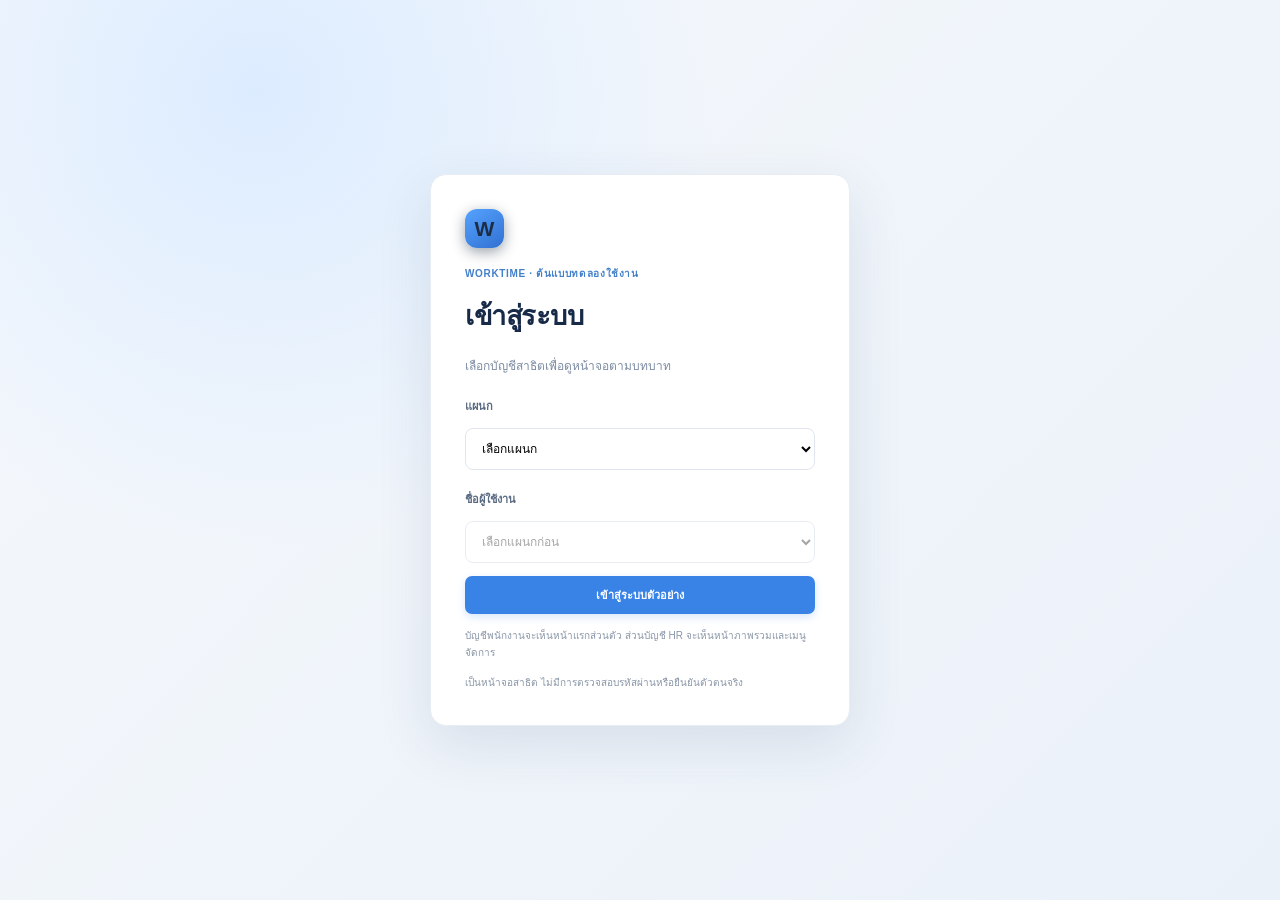
==== index.html @ ab083780 "Add files via upload" ====
<!doctype html>
<html lang="th">
<head>
  <meta charset="utf-8">
  <meta name="viewport" content="width=device-width, initial-scale=1">
  <meta name="theme-color" content="#102342">
  <title>ระบบลงเวลาพนักงาน | WorkTime</title>
  <link rel="stylesheet" href="style.css">
  <script src="script.js" defer></script>
</head>
<body>
  <section class="demo-login" id="demoLogin">
    <form class="demo-login-card" id="demoLoginForm">
      <div class="brand-mark login-mark">W</div><div class="eyebrow">WorkTime · ต้นแบบทดลองใช้งาน</div>
      <h1>เข้าสู่ระบบ</h1><p>เลือกบัญชีสาธิตเพื่อดูหน้าจอตามบทบาท</p>
      <label for="demoLoginDepartment">แผนก</label><select id="demoLoginDepartment" required><option value="">เลือกแผนก</option></select>
      <label for="demoLoginEmployee">ชื่อผู้ใช้งาน</label><select id="demoLoginEmployee" required disabled><option value="">เลือกแผนกก่อน</option></select>
      <button class="button primary" type="submit">เข้าสู่ระบบตัวอย่าง</button>
      <small>บัญชีพนักงานจะเห็นหน้าแรกส่วนตัว ส่วนบัญชี HR จะเห็นหน้าภาพรวมและเมนูจัดการ</small><small>เป็นหน้าจอสาธิต ไม่มีการตรวจสอบรหัสผ่านหรือยืนยันตัวตนจริง</small>
    </form>
  </section>
  <div class="app-shell" id="appShell" hidden>
    <aside class="sidebar" id="sidebar">
      <a class="brand" href="#dashboard" aria-label="WorkTime หน้าหลัก"><span class="brand-mark">W</span><span><b>WorkTime</b><small>ระบบลงเวลาพนักงาน</small></span></a>
      <div class="side-caption">เมนูหลัก</div>
      <nav class="nav-list" aria-label="เมนูหลัก">
        <button class="nav-link active" data-page="employeeHome"><span>⌂</span> หน้าแรกของฉัน</button>
        <button class="nav-link" data-page="teamOffSchedule"><span>▦</span> ตารางหยุดงานแผนก</button>
        <button class="nav-link active" data-page="dashboard"><span>▦</span> ภาพรวม</button>
        <button class="nav-link" data-page="attendance"><span>◷</span> ลงเวลาเข้า-ออก</button>
        <button class="nav-link" data-page="employees"><span>♙</span> จัดการพนักงาน</button>
        <button class="nav-link" data-page="shifts"><span>◷</span> จัดการกะ</button>
        <button class="nav-link" data-page="hrLeaveSchedule"><span>▦</span> ตารางหยุดงานพนักงาน <span class="nav-count" id="hrPendingLeaveCount" hidden>0</span></button>
        <button class="nav-link" data-page="leaves"><span>▣</span> ระบบลาและอนุมัติ</button><button class="nav-link" data-page="myHistory"><span>▤</span> ประวัติของฉัน</button>
        <button class="nav-link" data-page="history"><span>▤</span> ประวัติการลงเวลา</button>
        <button class="nav-link" data-page="reports"><span>▧</span> รายงาน</button>
        <button class="nav-link" data-page="settings"><span>⚙</span> ตั้งค่าระบบ</button>
      </nav>
      <div class="sidebar-foot"><div class="storage-icon">▣</div><b>ข้อมูลในเครื่องนี้</b><p>ข้อมูลจัดเก็บในเบราว์เซอร์เครื่องนี้เท่านั้น ยังไม่สามารถซิงก์ระหว่างคอมพิวเตอร์ได้</p><button class="text-button" id="clearDemoBtn">รีเซตการใช้งานทดลอง</button></div>
    </aside>
    <main class="main-area">
      <header class="topbar"><button class="icon-button menu-toggle" id="menuToggle" aria-label="เปิดเมนู">☰</button><div><div class="breadcrumb">ระบบจัดการ <span>/</span> <b id="pageCrumb">ภาพรวม</b></div><div class="top-title" id="topTitle">ภาพรวมการลงเวลา</div></div><div class="topbar-right"><div class="live-clock"><span class="live-dot"></span><span id="clockDate">—</span><b id="clockTime">—</b></div><span class="top-user-name" id="topUserName">บัญชีสาธิต</span><div class="avatar">บ</div><button class="button ghost demo-logout-top" id="demoLogout">ออกจากระบบ</button></div></header>
      <div class="content">
        <section class="page" id="page-employeeHome"><div class="welcome-row"><div><div class="eyebrow">พื้นที่พนักงาน · บัญชีสาธิต</div><h1>สวัสดี <span id="homeEmployeeName">—</span> <span class="wave">✦</span></h1><p>ข้อมูลและการลงเวลาของคุณ</p></div><div class="today-chip"><span>◷</span><div><small>วันนี้</small><b id="homeTodayLabel">—</b></div></div><div class="employee-notification-wrap"><button class="icon-button employee-notification-bell" id="employeeNotificationBell" type="button" aria-label="เปิดการแจ้งเตือน" aria-expanded="false"><span aria-hidden="true">🔔</span><span class="employee-notification-badge" id="employeeNotificationBadge" hidden>0</span></button><section class="employee-notification-popover" id="employeeNotificationPopover" aria-label="รายการแจ้งเตือน" hidden><div class="notification-head"><b>การแจ้งเตือน</b><span id="employeeNotificationSummary">0 รายการ</span></div><div id="employeeNotificationList" class="notification-list"></div><div class="notification-empty" id="employeeNotificationEmpty" hidden>ยังไม่มีการแจ้งเตือน</div></section></div></div><div class="employee-home-grid"><section class="panel employee-profile-card"><div class="profile-avatar" id="homeAvatar">?</div><div><div class="eyebrow">ข้อมูลพนักงาน</div><h2 id="homeProfileName">—</h2><p><span id="homeProfileDepartment">—</span> · <span id="homeProfilePosition">—</span></p><div class="profile-shift" id="homeProfileShift">—</div></div></section><section class="panel employee-punch-card"><div class="panel-head"><div><h2>ลงเวลาวันนี้</h2><p id="homeShiftSummary">กะและเวลาอ้างอิง</p></div><span class="quick-icon">◷</span></div><div class="punch-times"><div><small>เวลาเข้างาน</small><b id="homeCheckIn">—</b></div><div><small>เวลาออกงาน</small><b id="homeCheckOut">—</b></div><div><small>สถานะวันนี้</small><b id="homeAttendanceStatus">ยังไม่เข้างาน</b></div></div><div id="homeLateNote" class="late-note" hidden></div><label class="punch-note-label" for="homeAttendanceNote">หมายเหตุการมาสาย (ถ้ามี)</label><textarea id="homeAttendanceNote" class="punch-note" rows="2" maxlength="300" placeholder="ระบุเหตุผลเมื่อมาสาย เพื่อให้ HR ตรวจสอบ"></textarea><div class="attendance-actions"><button class="button primary" id="homePunchIn">ลงเวลาเข้างาน</button><button class="button secondary" id="homePunchOut">ลงเวลาออกงาน</button></div><button class="button ghost notify-hr-button" id="homeNotifyHR" type="button">ส่งแจ้ง HR</button></section></div><section class="panel latest-leave-card"><div class="panel-head"><div><h2>คำขอลาล่าสุด</h2><p id="homeLeaveSummary">สถานะคำขอลาของคุณ</p></div><button class="button secondary" data-go="leaves">ยื่นคำขอลา</button></div><div id="homeLatestLeave" class="latest-leave-body">ยังไม่มีคำขอลา</div></section><section class="panel home-help"><h2>หน้าแรกของฉัน</h2><p>ข้อมูลและการลงเวลานี้แสดงเฉพาะบัญชีพนักงานที่เข้าสู่ระบบ</p></section></section>
        <section class="page" id="page-teamOffSchedule"><div class="page-heading"><div><div class="eyebrow">ตารางงานของทีม</div><h1>ตารางงานการหยุดงานของแต่ละวัน</h1><p>ดูตารางวันหยุดของเพื่อนร่วมแผนกและจำนวนคนที่ยังมาทำงาน</p></div></div><section class="panel employee-off-schedule"><div class="panel-head"><div><h2>ปฏิทินวันหยุดของแผนก</h2><p id="employeeOffScheduleDepartment">ตารางวันหยุดของแผนก</p></div><div class="calendar-month-nav"><label id="employeeOffDepartmentWrap">เลือกแผนก<select id="employeeOffDepartment"></select></label><button class="button ghost" id="employeeOffPrev" type="button" aria-label="เดือนก่อนหน้า">‹</button><strong id="employeeOffMonthLabel">—</strong><button class="button ghost" id="employeeOffNext" type="button" aria-label="เดือนถัดไป">›</button><input id="employeeOffMonth" type="month" aria-label="เลือกเดือน"></div></div><div class="calendar-scroll"><div class="calendar-weekdays" aria-hidden="true"><span>อา.</span><span>จ.</span><span>อ.</span><span>พ.</span><span>พฤ.</span><span>ศ.</span><span>ส.</span></div><div id="employeeOffScheduleCalendar" class="employee-calendar-grid" role="grid" aria-label="ปฏิทินวันหยุดของแผนก"></div></div><p class="form-hint">พนักงานทั่วไปเห็นเฉพาะแผนกตัวเอง · HR เลือกแผนกที่ต้องการดูได้ · คำขอที่รออนุมัติจะแสดงเพื่อช่วยวางแผนเวร</p></section></section><section class="page" id="page-myHistory"><div class="page-heading"><div><div class="eyebrow">ข้อมูลส่วนตัว</div><h1>ประวัติของฉัน</h1><p>สรุปการมาสาย ขาดงาน และคำขอลาของบัญชีนี้</p></div></div><div class="my-history-stats"><article class="report-stat"><span>มาสาย</span><b id="myLateCount">0 ครั้ง</b></article><article class="report-stat"><span>ขาดงานในสัปดาห์นี้</span><b id="myAbsentCount">0 วัน</b></article><article class="report-stat"><span>ส่งคำขอลา</span><b id="myLeaveCount">0 ครั้ง</b></article></div><p class="history-assumption">การประเมินขาดงานในต้นแบบนี้นับวันจันทร์–ศุกร์ที่ไม่มีเวลาเข้าและเลยเวลาเลิกกะแล้ว โดยยังไม่หักวันหยุดบริษัทหรือวันเริ่มงาน</p><section class="panel personal-history-panel"><div class="panel-head"><div><h2>ประวัติลงเวลา</h2><p>เวลาเข้า–ออก ชั่วโมงทำงาน และสถานะรายวัน</p></div></div><div class="table-wrap"><table><thead><tr><th>วันที่</th><th>กะ</th><th>เวลาเข้า</th><th>เวลาออก</th><th>ชั่วโมงทำงาน</th><th>สถานะ</th></tr></thead><tbody id="myAttendanceHistory"></tbody></table></div><div class="empty-state" id="myAttendanceEmpty" hidden>ยังไม่มีประวัติลงเวลา</div></section><section class="panel personal-history-panel"><div class="panel-head"><div><h2>ประวัติคำขอลา</h2><p>คำขอลาที่ส่งและสถานะการพิจารณา</p></div><button class="button secondary" data-go="leaves">ยื่นคำขอลา</button></div><div class="table-wrap"><table><thead><tr><th>วันที่ยื่น</th><th>ประเภท</th><th>ช่วงวันที่ลา</th><th>จำนวนวัน</th><th>สถานะ HR</th><th>เหตุผลเมื่อไม่อนุมัติ</th></tr></thead><tbody id="myLeaveHistory"></tbody></table></div><div class="empty-state" id="myLeaveEmpty" hidden>ยังไม่มีคำขอลา</div></section></section><section class="page" id="page-dashboard" data-dashboard-page>
          <div class="welcome-row"><div><div class="eyebrow">ระบบจัดการทรัพยากรบุคคล</div><h1>สวัสดีครับ <span class="wave">✦</span></h1><p>ภาพรวมการเข้างานของทีมในวันนี้</p></div><div class="today-chip"><span>◷</span><div><small>วันที่วันนี้</small><b id="todayLabel">—</b></div></div></div>
          <div class="stats-grid">
            <article class="stat-card"><div class="stat-top"><span>พนักงานทั้งหมด</span><span class="stat-icon navy">♙</span></div><div class="stat-value" id="statEmployees">0</div><div class="stat-note">รายชื่อพนักงานในระบบ</div></article>
            <article class="stat-card"><div class="stat-top"><span>เข้างานวันนี้</span><span class="stat-icon blue">✓</span></div><div class="stat-value" id="statPresent">0</div><div class="stat-note">พนักงานที่ลงเวลาเข้าแล้ว</div></article>
            <article class="stat-card"><div class="stat-top"><span>ยังไม่เข้างาน</span><span class="stat-icon amber">◷</span></div><div class="stat-value" id="statAbsent">0</div><div class="stat-note">ยังไม่มีรายการเข้าในวันนี้</div></article>
            <article class="stat-card"><div class="stat-top"><span>เข้างานแล้ว ยังไม่ออก</span><span class="stat-icon green">↗</span></div><div class="stat-value" id="statWorking">0</div><div class="stat-note">จำนวนพนักงานที่ยังไม่มีเวลาออก</div></article>
            <article class="stat-card"><div class="stat-top"><span>ออกงานแล้ว</span><span class="stat-icon violet">✓</span></div><div class="stat-value" id="statDone">0</div><div class="stat-note">ลงเวลาออกงานวันนี้แล้ว</div></article>
          </div>
          <section class="panel hr-notices-panel"><div class="panel-head"><div><h2>ข้อความแจ้งเตือนจากพนักงาน</h2><p>เหตุผลการมาสายที่พนักงานส่งถึง HR</p></div><span class="notice-count" id="hrNoticeCount">0 รายการ</span></div><div id="hrNoticeList" class="hr-notice-list"></div><div class="empty-state" id="hrNoticeEmpty" hidden>ยังไม่มีข้อความแจ้งเตือน</div></section><div class="dashboard-grid"><section class="panel"><div class="panel-head"><div><h2>รายการลงเวลาล่าสุด</h2><p>รายการที่บันทึกเข้าระบบล่าสุด</p></div><button class="link-button" data-go="history">ดูประวัติทั้งหมด <span>→</span></button></div><div class="table-wrap"><table><thead><tr><th>พนักงาน</th><th>แผนก</th><th>วันที่</th><th>เวลาเข้างาน</th><th>เวลาออกงาน</th><th>สถานะ</th></tr></thead><tbody id="recentBody"></tbody></table></div><div class="empty-state" id="recentEmpty" hidden>ยังไม่มีรายการลงเวลา</div></section>
            <section class="panel quick-panel"><div class="panel-head"><div><h2>ลงเวลาอย่างรวดเร็ว</h2><p>เลือกแผนกเพื่อแสดงรายชื่อพนักงาน</p></div><span class="quick-icon">◷</span></div><label for="quickDepartment">เลือกแผนก</label><select id="quickDepartment"><option value="">เลือกแผนก</option></select><label for="quickEmployee">เลือกพนักงาน</label><select id="quickEmployee" disabled><option value="">เลือกแผนกก่อน</option></select><div class="selected-employee" id="quickEmployeeInfo">เลือกแผนกและพนักงานเพื่อเริ่มลงเวลา</div><div class="quick-actions"><button class="button primary" id="quickIn">ลงเวลาเข้างาน</button><button class="button secondary" id="quickOut">ลงเวลาออกงาน</button></div><button class="link-button full-link" data-go="attendance">ไปหน้าลงเวลา <span>→</span></button></section></div>
        </section>
        <section class="page" id="page-attendance"><div class="page-heading"><div><div class="eyebrow">บันทึกเวลาทำงาน</div><h1>ลงเวลาเข้า-ออก</h1><p>เลือกพนักงานและบันทึกเวลาจากนาฬิกาเครื่อง</p></div></div><div class="attendance-layout"><section class="panel attendance-card"><div class="attendance-clock"><span class="clock-face">◷</span><div><small>เวลาปัจจุบัน</small><strong id="attendanceClock">—</strong><span id="attendanceDate">—</span></div></div><label for="attendanceEmployee">รหัสพนักงาน</label><select id="attendanceEmployee"><option value="">เลือกรหัสพนักงาน</option></select><div class="employee-preview" id="attendancePreview"><div class="preview-avatar">?</div><div><b>ยังไม่ได้เลือกพนักงาน</b><small>ข้อมูลการลงเวลาวันนี้จะแสดงที่นี่</small></div></div><div class="today-times"><div><small>เวลาเข้างานวันนี้</small><b id="todayIn">—</b></div><div><small>เวลาออกงานล่าสุด</small><b id="todayOut">—</b></div><div><small>สถานะปัจจุบัน</small><b id="todayStatus">รอเลือกพนักงาน</b></div></div><label class="punch-note-label" for="attendanceNote">หมายเหตุการมาสาย (ถ้ามี)</label><textarea id="attendanceNote" class="punch-note" rows="2" maxlength="300" placeholder="ระบุเหตุผลเมื่อมาสาย เพื่อให้ HR ตรวจสอบ"></textarea><div class="attendance-actions"><button class="button primary" id="attendanceIn">ลงเวลาเข้างาน</button><button class="button secondary" id="attendanceOut">ลงเวลาออกงาน</button></div><button class="button ghost notify-hr-button" id="attendanceNotifyHR" type="button">ส่งแจ้ง HR</button><p class="form-hint">เวลาในระบบอ้างอิงจากนาฬิกาของอุปกรณ์ที่ใช้งาน</p></section><section class="panel how-panel"><h2>วิธีลงเวลา</h2><div class="step"><span>1</span><div><b>เลือกรหัสพนักงาน</b><p>ตรวจสอบชื่อและแผนกให้ถูกต้อง</p></div></div><div class="step"><span>2</span><div><b>บันทึกเวลาเข้างาน</b><p>ระบบจะบันทึกเวลา ณ ขณะที่กดปุ่ม</p></div></div><div class="step"><span>3</span><div><b>บันทึกเวลาออกงาน</b><p>ลงเวลาออกเมื่อสิ้นสุดการทำงาน</p></div></div><div class="info-box">หนึ่งวันสามารถเริ่มรอบใหม่ได้หลังจากจบรอบก่อนหน้าแล้ว</div></section></div></section>
        <section class="page" id="page-employees"><div class="page-heading"><div><div class="eyebrow">ข้อมูลบุคลากร</div><h1>จัดการพนักงาน</h1><p>เพิ่ม แก้ไข และจัดการรายชื่อพนักงานในระบบ</p></div><button class="button primary" id="addEmployeeBtn">＋ เพิ่มพนักงาน</button></div><section class="panel"><div class="toolbar"><div class="search-box"><span>⌕</span><input id="employeeSearch" type="search" placeholder="ค้นหาชื่อ รหัส หรือแผนก..."></div><span class="result-count" id="employeeCount">0 คน</span></div><div class="employee-filters"><label>แผนก<select id="employeeDepartmentFilter"><option value="">ทุกแผนก</option></select></label><label>สถานะ<select id="employeeStatusFilter"><option value="">ทุกสถานะ</option><option value="active">ปฏิบัติงาน</option><option value="inactive">ไม่ปฏิบัติงาน</option></select></label><button class="button ghost" id="clearEmployeeFilters">ล้างตัวกรอง</button></div><div class="table-wrap"><table><thead><tr><th>พนักงาน</th><th>รหัสพนักงาน</th><th>แผนก</th><th>ตำแหน่ง</th><th>เวลาทำงาน</th><th>สถานะการทำงาน</th><th>จัดการ</th></tr></thead><tbody id="employeesBody"></tbody></table></div><div class="empty-state" id="employeesEmpty" hidden>ไม่พบข้อมูลพนักงาน</div></section></section>
        <section class="page" id="page-history"><div class="page-heading"><div><div class="eyebrow">รายการย้อนหลัง</div><h1>ประวัติการลงเวลา</h1><p>ค้นหาและกรองประวัติเวลาทำงาน</p></div><button class="button secondary" id="historyExport">↓ ส่งออก CSV</button></div><section class="panel"><div class="filter-grid"><div class="search-box"><span>⌕</span><input id="historySearch" type="search" placeholder="ค้นหาชื่อหรือรหัสพนักงาน..."></div><div><label for="filterDate">ตั้งแต่วันที่</label><input id="filterDate" type="date"></div><div><label for="filterEndDate">ถึงวันที่</label><input id="filterEndDate" type="date"></div><div><label for="filterDepartment">แผนก</label><select id="filterDepartment"><option value="">ทุกแผนก</option></select></div><div><label for="filterEmployee">รหัสพนักงาน</label><select id="filterEmployee"><option value="">ทุกคน</option></select></div><button class="button ghost" id="clearFilters">ล้างตัวกรอง</button></div><div class="table-wrap"><table><thead><tr><th>วันที่</th><th>รหัสพนักงาน</th><th>ชื่อพนักงาน</th><th>แผนก</th><th>เวลาเข้า</th><th>เวลาออก</th><th>ชั่วโมงทำงาน</th><th>หมายเหตุ</th><th>สถานะ</th></tr></thead><tbody id="historyBody"></tbody></table></div><div class="empty-state" id="historyEmpty" hidden>ไม่พบประวัติการลงเวลาตามตัวกรอง</div></section></section>
        <section class="page" id="page-hrLeaveSchedule"><div class="page-heading"><div><div class="eyebrow">ตารางวันหยุดและการลา</div><h1>ตารางหยุดงานพนักงาน</h1><p>เลือกดูตารางทีละแผนก เพื่อตรวจสอบคนที่ลาและสถานะคำขอ</p></div></div><section class="panel leave-calendar-panel"><div class="panel-head"><div><h2>ตารางการหยุดงานของพนักงาน</h2><p>เลือกแผนกเพื่อดูตารางวันหยุดและตรวจสอบคำขอลา</p></div><button class="button secondary" id="copyLeaveLine" type="button" hidden>คัดลอกสรุปส่ง LINE</button></div><div class="leave-calendar-filters"><label id="leaveCalendarDepartmentWrap">เลือกแผนกที่ต้องการดู<select id="leaveCalendarDepartment"></select></label><label>เดือน<input id="leaveCalendarMonth" type="month"></label></div><div class="table-wrap"><table><thead><tr><th>วันที่</th><th>พนักงานที่ขอวันหยุด</th><th>ประเภท</th><th>สถานะ</th><th>HR พิจารณา</th></tr></thead><tbody id="leaveCalendarBody"></tbody></table></div><div class="empty-state" id="leaveCalendarEmpty" hidden>เดือนนี้ยังไม่มีคำขอวันหยุดในแผนกนี้</div></section></section><section class="page" id="page-leaves"><div class="page-heading"><div><div class="eyebrow">คำขอและสิทธิ์วันลา</div><h1>ระบบลาและอนุมัติ</h1><p>ยื่นคำขอลา ตรวจประวัติ และให้หัวหน้าบันทึกผลอนุมัติ</p></div></div><div class="leave-layout"><section class="panel"><h2>ยื่นคำขอลา</h2><form id="leaveForm" class="leave-form"><label id="leaveEmployeeWrap">พนักงาน<select id="leaveEmployee" required></select></label><label>ประเภทการลา<select id="leaveType"><option>ลากิจ</option><option>ลาป่วย</option><option>ลาทหาร</option><option>ลาคลอด</option><option>ลาพักร้อน</option><option>ลาวันหยุด</option></select></label><label>ตั้งแต่วันที่<input id="leaveStart" type="date" required></label><label>ถึงวันที่<input id="leaveEnd" type="date" required></label><label class="leave-reason">เหตุผล (ไม่บังคับ)<textarea id="leaveReason" rows="2" maxlength="300" placeholder="ระบุเหตุผลเพิ่มเติม (ถ้ามี)"></textarea></label><button class="button primary">ส่งคำขอ</button></form><p class="form-hint">คำขอจะอยู่สถานะรออนุมัติจนกว่าหัวหน้าหรือ HR จะตรวจสอบ</p></section><section class="panel"><div class="panel-head"><div><h2>สิทธิ์วันลา</h2><p>ยอดที่อนุมัติและใช้แล้ว แยกตามประเภท</p></div></div><div class="table-wrap"><table><thead><tr><th>ประเภท</th><th>สิทธิ์ (วัน/ปี)</th><th>อนุมัติแล้ว (วัน)</th><th>คงเหลือ</th></tr></thead><tbody id="leaveBalanceBody"></tbody></table></div><div class="quota-settings"><label>กำหนดสิทธิ์ลาพักร้อนต่อปี<input id="annualLeaveQuota" type="number" min="0" max="365" value="6"></label><button class="button ghost" id="saveLeaveQuota">บันทึกสิทธิ์</button></div><p class="form-hint">ปรับโควตาให้ตรงนโยบายบริษัทและตรวจสอบข้อกฎหมายก่อนใช้งานจริง</p></section></div><section class="panel leave-history"><div class="panel-head"><div><h2>ประวัติคำขอลา</h2><p>คำขอทุกสถานะและการอนุมัติ · เลือกดูทีละแผนก</p></div><label class="leave-history-department-wrap" id="leaveHistoryDepartmentWrap">แผนก<select id="leaveHistoryDepartment"></select></label></div><div class="table-wrap"><table><thead><tr><th>พนักงาน</th><th>ประเภท</th><th>วันที่ลา</th><th>จำนวนวัน</th><th>เหตุผล</th><th>สถานะ</th><th>ดำเนินการ</th></tr></thead><tbody id="leaveBody"></tbody></table></div><div class="empty-state" id="leaveEmpty" hidden>ยังไม่มีคำขอลา</div></section></section><section class="page" id="page-reports"><div class="page-heading"><div><div class="eyebrow">สรุปข้อมูล</div><h1>รายงานการลงเวลา</h1><p>สรุปการเข้างานและชั่วโมงทำงานรายวัน</p></div><button class="button secondary" id="reportExport">↓ ส่งออกรายงาน CSV</button></div><section class="panel report-controls"><div><label for="reportDate">เลือกวันที่รายงาน</label><input id="reportDate" type="date"></div><div><label for="reportDepartment">แผนก</label><select id="reportDepartment"><option value="">ทุกแผนก</option></select></div><div class="report-date-text"><small>รายงานประจำวัน</small><b id="reportDateLabel">—</b></div></section><div class="report-stats"><article class="report-stat"><span>เข้างานแล้ว</span><b id="reportPresent">0</b></article><article class="report-stat"><span>ยังไม่เข้างาน</span><b id="reportAbsent">0</b></article><article class="report-stat"><span>ชั่วโมงทำงานรวม</span><b id="reportHours">0 ชม.</b></article></div><section class="panel"><div class="panel-head"><div><h2>รายละเอียดรายบุคคล</h2><p>พนักงานทั้งหมดตามวันที่เลือก</p></div></div><div class="table-wrap"><table><thead><tr><th>รหัสพนักงาน</th><th>ชื่อ-นามสกุล</th><th>แผนก</th><th>เวลาเข้างาน</th><th>เวลาออกงาน</th><th>ชั่วโมงทำงาน</th><th>สถานะ</th></tr></thead><tbody id="reportBody"></tbody></table></div><div class="empty-state" id="reportEmpty" hidden>ยังไม่มีพนักงานในระบบ</div></section></section>
        <section class="page" id="page-shifts"><div class="page-heading"><div><div class="eyebrow">ตารางเวลาของแต่ละแผนก</div><h1>จัดการกะ</h1><p>กำหนดเวลาเริ่มงานและเลิกงานให้แต่ละแผนก เพื่อใช้เป็นเกณฑ์ตรวจสอบการมาสาย</p></div></div><section class="panel"><div class="shift-settings-intro"><b>เวลาแผนกจะใช้กับพนักงานทุกคนในแผนกนั้น</b><span>ประวัติลงเวลาที่บันทึกไว้แล้วจะยังคงใช้เวลาเริ่มกะ ณ วันที่ลงเวลา</span></div><form id="departmentShiftForm"><div class="table-wrap"><table class="department-shift-table"><thead><tr><th>แผนก</th><th>ชื่อกะ</th><th>เวลาเข้างาน</th><th>เวลาออกงาน</th><th>พนักงาน</th></tr></thead><tbody id="departmentShiftBody"></tbody></table></div><div class="settings-actions"><button class="button primary" type="submit">บันทึกเวลาของทุกแผนก</button></div></form><div class="notice-box">การเปลี่ยนเวลาจะใช้กับการลงเวลาครั้งถัดไปของพนักงานในแผนกนั้น หากพนักงานมีเวลาเฉพาะรายบุคคล ให้ตรวจสอบและกำหนดแผนก/กะให้ถูกต้องก่อนเริ่มใช้งาน</div></section></section><section class="page" id="page-settings"><div class="page-heading"><div><div class="eyebrow">ตั้งค่าการทำงาน</div><h1>ตั้งค่าระบบ</h1><p>กำหนดเวลาอ้างอิงสำหรับพนักงานที่ยังไม่ได้ระบุตารางเฉพาะ</p></div></div><section class="panel settings-panel"><h2>เวลาทำงานมาตรฐาน</h2><p>พนักงานที่ไม่ได้กำหนดเวลาเฉพาะจะใช้เวลาเหล่านี้เป็นข้อมูลอ้างอิง โดยไม่เปลี่ยนเวลาลงเวลาจริง</p><form id="settingsForm" class="settings-form"><label for="workStart">เวลาเริ่มงานมาตรฐาน<input id="workStart" type="time" required></label><label for="workEnd">เวลาเลิกงานมาตรฐาน<input id="workEnd" type="time" required></label><label for="lateGrace">ช่วงผ่อนผัน (นาที)<input id="lateGrace" type="number" min="0" max="240" value="0"></label><div class="settings-actions"><button class="button ghost" type="button" id="resetSettings">คืนค่าเริ่มต้น</button><button class="button primary" type="submit">บันทึกการตั้งค่า</button></div></form></section><div class="notice-box">ข้อมูลจัดเก็บอยู่ในเบราว์เซอร์เครื่องนี้เท่านั้น ไม่มีการซิงก์ระหว่างเครื่อง ควรใช้ระบบยืนยันตัวตนและเซิร์ฟเวอร์กลาง หากต้องการข้อมูลลงเวลาที่เชื่อถือได้ในระดับทางการ</div></section>
        <footer class="app-footer">WorkTime <span>•</span> ระบบลงเวลาพนักงานภายในบริษัท</footer>
      </div>
    </main>
  </div>
  <div class="toast" id="toast" role="status" aria-live="polite"></div>
  <dialog id="employeeNotificationDetailDialog"><div class="notification-detail"><div class="dialog-head"><div><div class="eyebrow">รายละเอียดการแจ้งเตือน</div><h2 id="employeeNotificationDetailTitle">—</h2><p id="employeeNotificationDetailDate">—</p></div><button class="icon-button" id="closeEmployeeNotificationDetail" type="button" aria-label="ปิด">×</button></div><p id="employeeNotificationDetailText"></p><div class="dialog-actions"><button class="button primary" id="dismissEmployeeNotificationDetail" type="button">ปิด</button></div></div></dialog>
  <dialog id="employeeOffRequestDialog"><form id="employeeOffRequestForm" class="employee-off-request-form"><div class="dialog-head"><div><div class="eyebrow">ส่งคำขอถึง HR</div><h2>แจ้งหยุดงาน</h2><p id="employeeOffRequestDateLabel">เลือกช่วงวันที่ต้องการหยุด</p></div><button class="icon-button" id="closeEmployeeOffRequest" type="button" aria-label="ปิด">×</button></div><div class="off-request-dates"><label for="employeeOffRequestStart">ตั้งแต่วันที่<input id="employeeOffRequestStart" type="date" required></label><label for="employeeOffRequestEnd">ถึงวันที่<input id="employeeOffRequestEnd" type="date" required></label></div><label for="employeeOffRequestType">ประเภทการลา</label><select id="employeeOffRequestType" required><option>ลากิจ</option><option>ลาป่วย</option><option>ลาทหาร</option><option>ลาคลอด</option><option>ลาพักร้อน</option><option>ลาวันหยุด</option></select><label for="employeeOffRequestReason">เหตุผล (ไม่บังคับ)</label><textarea id="employeeOffRequestReason" rows="3" maxlength="300" placeholder="ระบุเหตุผลเพิ่มเติม (ถ้ามี)"></textarea><p class="form-hint">คำขอจะแสดงในหน้าตารางของ HR และรอการอนุมัติ</p><div class="dialog-actions"><button class="button ghost" id="cancelEmployeeOffRequest" type="button">ยกเลิก</button><button class="button primary" type="submit">ส่งคำขอ</button></div></form></dialog>
  <dialog id="leaveRejectDialog"><form id="leaveRejectForm" class="employee-off-request-form"><div class="dialog-head"><div><div class="eyebrow">บันทึกผลการพิจารณา</div><h2>ไม่อนุมัติคำขอวันหยุด</h2><p id="leaveRejectEmployee">พนักงาน —</p></div><button class="icon-button" id="closeLeaveReject" type="button" aria-label="ปิด">×</button></div><input id="leaveRejectId" type="hidden"><label for="leaveRejectReason">เหตุผลที่ไม่อนุมัติ</label><textarea id="leaveRejectReason" rows="3" maxlength="300" required placeholder="ระบุเหตุผลให้พนักงานทราบ"></textarea><div class="dialog-actions"><button class="button ghost" id="cancelLeaveReject" type="button">ยกเลิก</button><button class="button danger" type="submit">ยืนยันไม่อนุมัติ</button></div></form></dialog>
  <dialog id="employeeDialog"><form id="employeeForm" method="dialog"><div class="dialog-head"><div><div class="eyebrow">ข้อมูลบุคลากร</div><h2 id="employeeDialogTitle">เพิ่มพนักงาน</h2></div><button class="icon-button" type="button" id="closeEmployeeDialog" aria-label="ปิด">×</button></div><input type="hidden" id="editEmployeeId"><label for="empCode">รหัสพนักงาน <span class="required">*</span></label><input id="empCode" name="code" required maxlength="20" placeholder="เช่น EMP001"><label for="empName">ชื่อ-นามสกุล <span class="required">*</span></label><input id="empName" name="name" required maxlength="80" placeholder="กรอกชื่อและนามสกุล"><label for="empDepartment">แผนก <span class="required">*</span></label><input id="empDepartment" name="department" required maxlength="60" placeholder="เช่น ฝ่ายการตลาด"><label for="empPosition">ตำแหน่ง <span class="required">*</span></label><input id="empPosition" name="position" required maxlength="60" placeholder="เช่น เจ้าหน้าที่"><div class="shift-fields"><label for="empShiftName">ชื่อกะ</label><input id="empShiftName" maxlength="40" placeholder="เช่น กะเช้า"><label for="empWorkStart">เวลาเริ่มงาน</label><input id="empWorkStart" type="time"><label for="empWorkEnd">เวลาเลิกงาน</label><input id="empWorkEnd" type="time"><label for="empWorkMode">รูปแบบงาน</label><select id="empWorkMode"><option>สำนักงาน</option><option>WFH</option></select><small>กำหนดเวลาเริ่ม/เลิกตามกะของพนักงาน ระบบใช้เวลาเริ่มงานนี้ตรวจสาย</small></div><label for="empStatus">สถานะการทำงาน</label><select id="empStatus"><option value="active">ปฏิบัติงาน</option><option value="inactive">ไม่ปฏิบัติงาน</option></select><div class="dialog-actions"><button class="button ghost" type="button" id="cancelEmployee">ยกเลิก</button><button class="button primary" type="submit" id="saveEmployee">บันทึกข้อมูล</button></div></form></dialog>
  <dialog id="confirmDialog"><div class="confirm-content"><span class="confirm-icon">!</span><h2 id="confirmTitle">ยืนยันการทำรายการ</h2><p id="confirmMessage">คุณต้องการดำเนินการนี้หรือไม่</p><div class="dialog-actions"><button class="button ghost" id="confirmCancel">ยกเลิก</button><button class="button danger" id="confirmOk">ยืนยัน</button></div></div></dialog>
</body>
</html>
---- style.css ----
:root{--navy:#102342;--navy2:#18365f;--blue:#3983e6;--sky:#eaf3ff;--ink:#1c2d46;--muted:#7c8ba1;--line:#e8edf4;--bg:#f5f7fb;--white:#fff;--green:#16835c;--amber:#b77916;--red:#c74747;--shadow:0 8px 28px rgba(25,48,82,.055)}*{box-sizing:border-box}body{margin:0;background:var(--bg);color:var(--ink);font-family:"Leelawadee UI","Tahoma","Noto Sans Thai",sans-serif;font-size:14px}button,input,select{font:inherit}button{cursor:pointer}.app-shell{min-height:100vh}.sidebar{position:fixed;inset:0 auto 0 0;width:250px;background:var(--navy);color:#fff;padding:26px 16px 18px;display:flex;flex-direction:column;z-index:20}.brand{display:flex;gap:11px;align-items:center;color:#fff;text-decoration:none;padding:0 10px 31px}.brand-mark{width:39px;height:39px;display:grid;place-items:center;border-radius:12px;background:linear-gradient(145deg,#56a2ff,#3171d1);font-weight:800;font-size:21px;box-shadow:0 4px 14px #06172b66}.brand b{display:block;font-size:17px;letter-spacing:.2px}.brand small{display:block;color:#a6b6ca;font-size:11px;margin-top:2px}.side-caption{font-size:10px;color:#8da1bb;text-transform:uppercase;letter-spacing:1px;padding:0 12px 9px}.nav-list{display:grid;gap:5px}.nav-link{border:0;color:#bac8da;background:transparent;text-align:left;padding:12px 13px;border-radius:8px;font-weight:500;transition:.16s}.nav-link span{display:inline-block;width:29px;color:#9cb2cf;font-size:17px;vertical-align:middle}.nav-link:hover,.nav-link.active{background:#ffffff14;color:#fff}.nav-link.active{box-shadow:inset 3px 0 #55a0ff}.nav-link.active span{color:#65a9ff}.sidebar-foot{margin-top:auto;border-top:1px solid #ffffff1b;padding:19px 9px 0;color:#cbd7e6}.storage-icon{height:31px;width:31px;border-radius:9px;background:#ffffff12;display:grid;place-items:center;color:#8fbaff;margin-bottom:10px}.sidebar-foot b{font-size:12px}.sidebar-foot p{font-size:11px;line-height:1.7;color:#9eb0c8;margin:6px 0 10px}.text-button{background:transparent;border:0;color:#85b9ff;padding:0;font-size:11px;text-decoration:underline}.main-area{margin-left:250px;min-height:100vh}.topbar{height:82px;background:#fff;border-bottom:1px solid var(--line);display:flex;align-items:center;justify-content:space-between;padding:0 38px;position:sticky;top:0;z-index:10}.breadcrumb{font-size:11px;color:#9aa6b6}.breadcrumb span{padding:0 8px;color:#c1cad5}.breadcrumb b{font-weight:500;color:#66768e}.top-title{font-size:15px;font-weight:700;margin-top:4px}.topbar-right{display:flex;align-items:center;gap:17px}.live-clock{display:flex;align-items:center;gap:9px;color:#64738a;font-size:12px}.live-clock b{color:var(--navy);font-size:13px}.live-dot{height:7px;width:7px;background:#25ae78;border-radius:50%;box-shadow:0 0 0 3px #e4f7ef}.avatar{width:34px;height:34px;background:#eaf2ff;border-radius:50%;color:#3973c5;font-weight:700;display:grid;place-items:center}.menu-toggle{display:none}.content{max-width:1450px;margin:0 auto;padding:31px 38px 22px}.page{display:none}.page.active{display:block}.welcome-row,.page-heading{display:flex;justify-content:space-between;align-items:center;margin-bottom:23px}.eyebrow{font-size:10px;color:#4380ca;font-weight:700;letter-spacing:.65px;text-transform:uppercase;margin-bottom:5px}h1{font-size:25px;letter-spacing:-.45px;color:#172b48;margin:0;font-weight:700}h1+.wave{color:#eeb94b}p{margin:6px 0 0;color:var(--muted);font-size:12px}.welcome-row h1{font-size:28px}.wave{color:#edb849;font-size:20px}.today-chip{display:flex;align-items:center;gap:10px;background:#fff;border:1px solid var(--line);padding:10px 14px;border-radius:9px;box-shadow:var(--shadow)}.today-chip>span{color:#4985d6;font-size:18px}.today-chip small,.today-chip b{display:block}.today-chip small{font-size:10px;color:var(--muted)}.today-chip b{font-size:12px;margin-top:3px}.stats-grid{display:grid;grid-template-columns:repeat(5,minmax(0,1fr));gap:13px;margin-bottom:19px}.stat-card,.panel{background:#fff;border:1px solid var(--line);border-radius:11px;box-shadow:var(--shadow)}.stat-card{padding:16px 17px 15px;min-height:126px}.stat-top{display:flex;align-items:center;justify-content:space-between;color:#63738a;font-size:11px;font-weight:600}.stat-icon{height:29px;width:29px;border-radius:9px;display:grid;place-items:center;font-size:14px}.stat-icon.navy{background:#eaf0f8;color:#31547e}.stat-icon.blue{background:#e8f2ff;color:#337cdb}.stat-icon.amber{background:#fff4df;color:#bd851c}.stat-icon.green{background:#e5f7ef;color:#18835b}.stat-icon.violet{background:#f1eaff;color:#7952b2}.stat-value{font-size:29px;line-height:1.1;font-weight:700;color:#1b304e;margin:10px 0 5px}.stat-note{font-size:10px;color:#98a4b4}.dashboard-grid{display:grid;grid-template-columns:minmax(0,1.7fr) minmax(270px,.85fr);gap:16px}.panel{padding:19px}.panel-head{display:flex;justify-content:space-between;align-items:center;margin-bottom:16px}.panel h2,.dialog-head h2{font-size:15px;margin:0;color:#1e324e}.panel-head p{font-size:10px;margin-top:4px}.link-button{border:0;background:none;color:#4381ce;font-size:11px;padding:5px}.link-button span{font-size:15px;margin-left:5px}.table-wrap{overflow:auto;width:100%}table{width:100%;border-collapse:collapse;text-align:left;white-space:nowrap}th{font-size:10px;color:#8b99aa;font-weight:600;background:#fafbfd;padding:10px 11px;border-bottom:1px solid var(--line)}td{padding:12px 11px;border-bottom:1px solid #f0f3f7;font-size:11px;color:#52627a}tbody tr:last-child td{border-bottom:0}.person-cell{display:flex;align-items:center;gap:9px}.person-avatar,.preview-avatar{width:30px;height:30px;flex:0 0 30px;border-radius:50%;background:#eaf2ff;color:#3b75c2;display:grid;place-items:center;font-size:11px;font-weight:700}.person-cell b{display:block;color:#2a3d58;font-size:11px}.person-cell small{display:block;color:#9aa5b3;font-size:9px;margin-top:2px}.status-pill{display:inline-flex;align-items:center;gap:5px;padding:4px 8px;border-radius:20px;font-size:9px;font-weight:600}.status-pill::before{content:"";height:5px;width:5px;border-radius:50%;background:currentColor}.status-working,.status-active{color:#16845c;background:#e9f7f0}.status-done{color:#3973bb;background:#edf4fd}.status-absent,.status-inactive{color:#9a7b49;background:#f7f3eb}.status-neutral{color:#8994a3;background:#f0f2f5}.quick-panel label,.attendance-card label,.dialog-head+label,.report-controls label,.filter-grid label{display:block;font-size:10px;font-weight:600;color:#596a82;margin-bottom:6px}.quick-icon{color:#4387da;font-size:20px;background:#ebf4ff;border-radius:9px;padding:5px 9px}.quick-panel select,.attendance-card select,.dialog-head~input,.dialog-head~select,input[type="date"],.filter-grid select{width:100%;padding:10px 11px;border:1px solid #dfe6ef;border-radius:7px;background:#fff;color:#32445e;font-size:11px;outline:0}.quick-panel select:focus,.attendance-card select:focus,input:focus,.filter-grid select:focus{border-color:#76a8e7;box-shadow:0 0 0 3px #eaf3ff}.selected-employee{padding:12px 0 10px;color:#94a0af;font-size:10px;min-height:43px}.selected-employee b{color:#344862;display:block;font-size:11px;margin-bottom:3px}.quick-actions{display:grid;grid-template-columns:1fr 1fr;gap:8px}.button{border:1px solid transparent;border-radius:7px;padding:9px 13px;font-size:11px;font-weight:600;transition:.15s}.button:disabled{opacity:.45;cursor:not-allowed}.button.primary{background:var(--blue);color:#fff;box-shadow:0 3px 8px #3983e633}.button.primary:hover:not(:disabled){background:#2872d1}.button.secondary{background:#edf4fd;color:#3474c4;border-color:#e1edfb}.button.secondary:hover:not(:disabled){background:#e3effe}.button.ghost{background:#fff;color:#63738a;border-color:#e1e7ef}.button.danger{background:#c74747;color:#fff}.full-link{margin-top:12px;padding-left:0}.page-heading{margin-bottom:22px}.page-heading .button{padding:10px 15px}.toolbar{display:flex;justify-content:space-between;align-items:center;margin-bottom:14px}.search-box{display:flex;align-items:center;gap:8px;padding:0 11px;border:1px solid #e0e6ee;border-radius:7px;background:#fff;min-width:245px}.search-box span{font-size:20px;color:#92a0b2}.search-box input{border:0;outline:0;padding:9px 0;width:100%;font-size:11px;background:transparent}.result-count{font-size:10px;color:#8794a5}.toolbar+.table-wrap th{background:#fafbfd}.action-buttons{display:flex;gap:5px}.mini-action{border:0;background:#f4f7fa;color:#6380a3;border-radius:5px;padding:5px 7px;font-size:10px}.mini-action.delete{color:#bd6262}.filter-grid{display:grid;grid-template-columns:minmax(180px,1.5fr) repeat(3,minmax(120px,.8fr)) auto;gap:10px;align-items:end;margin-bottom:18px}.filter-grid .search-box{margin-top:16px}.filter-grid>div:not(.search-box) label{margin:0 0 5px}.filter-grid .button{height:34px}.attendance-layout{display:grid;grid-template-columns:minmax(0,1.4fr) minmax(255px,.8fr);gap:16px}.attendance-card{padding:23px}.attendance-clock{display:flex;align-items:center;gap:14px;border-radius:10px;background:linear-gradient(120deg,#edf5ff,#f8fbff);padding:16px;margin-bottom:21px}.clock-face{font-size:28px;color:#4b8bdd}.attendance-clock small,.attendance-clock strong,.attendance-clock div>span{display:block}.attendance-clock small{font-size:10px;color:#8291a5}.attendance-clock strong{font-size:23px;color:#203a5c;margin:2px 0}.attendance-clock div>span{font-size:10px;color:#7a8ba1}.employee-preview{display:flex;align-items:center;gap:11px;margin:18px 0;padding:13px;background:#fafbfd;border:1px solid #edf0f4;border-radius:8px}.employee-preview b,.employee-preview small{display:block}.employee-preview b{font-size:12px;color:#34465e}.employee-preview small{font-size:10px;color:#8996a7;margin-top:4px}.preview-avatar{height:38px;width:38px;font-size:13px}.today-times{display:grid;grid-template-columns:repeat(3,1fr);padding:15px 0;border-top:1px solid var(--line);border-bottom:1px solid var(--line);gap:8px}.today-times small,.today-times b{display:block}.today-times small{font-size:9px;color:#8d9aab}.today-times b{font-size:11px;color:#31455f;margin-top:6px}.attendance-actions{display:grid;grid-template-columns:1fr 1fr;gap:9px;margin-top:17px}.form-hint{font-size:9px;color:#99a4b2}.how-panel{padding:23px}.how-panel h2{margin-bottom:19px}.step{display:flex;gap:11px;margin:15px 0}.step>span{width:24px;height:24px;border-radius:50%;display:grid;place-items:center;background:#edf4fd;color:#4381ce;font-size:10px;font-weight:700;flex:0 0 24px}.step b{font-size:11px;color:#3a4d67}.step p{font-size:10px;margin-top:4px}.info-box{font-size:10px;line-height:1.7;color:#56769e;background:#f2f7fd;border-radius:7px;padding:11px;margin-top:22px}.report-controls{display:flex;align-items:end;gap:20px;margin-bottom:14px}.report-controls>div:first-child{width:220px}.report-date-text{padding:0 0 7px}.report-date-text small,.report-date-text b{display:block}.report-date-text small{font-size:9px;color:#8e9cad}.report-date-text b{font-size:12px;margin-top:4px}.report-stats{display:grid;grid-template-columns:repeat(3,1fr);gap:13px;margin-bottom:15px}.report-stat{background:#fff;border:1px solid var(--line);border-radius:9px;padding:14px 17px}.report-stat span{font-size:10px;color:#77879b;display:block}.report-stat b{display:block;font-size:21px;color:#203653;margin-top:6px}.app-footer{text-align:center;color:#a0aaba;font-size:9px;padding:22px 0 4px}.app-footer span{padding:0 4px;color:#7aa8dc}.empty-state{text-align:center;padding:30px 12px;color:#9aa6b5;font-size:11px}.toast{position:fixed;z-index:50;right:25px;bottom:24px;padding:12px 17px;border-radius:8px;background:#173354;color:#fff;box-shadow:0 10px 30px #14294233;font-size:12px;opacity:0;transform:translateY(12px);transition:.2s;pointer-events:none;max-width:min(420px,calc(100vw - 40px))}.toast.show{opacity:1;transform:translateY(0)}.toast.error{background:#9d3838}dialog{border:0;border-radius:13px;padding:0;width:min(440px,calc(100vw - 30px));box-shadow:0 20px 80px #071c3870;color:var(--ink)}dialog::backdrop{background:#10213c80;backdrop-filter:blur(2px)}#employeeForm{padding:22px}.dialog-head{display:flex;justify-content:space-between;align-items:center;margin-bottom:17px}.dialog-head h2{font-size:18px}.icon-button{border:0;background:transparent;color:#7b899a;font-size:20px;padding:3px 7px}.dialog-head+input,.dialog-head~input,.dialog-head~select{margin-bottom:13px;font-size:12px}.dialog-head~label{display:block;color:#55677e;font-weight:600;font-size:10px;margin:4px 0 6px}.required{color:#d65b5b}.dialog-actions{display:flex;justify-content:flex-end;gap:8px;margin-top:8px}.confirm-content{text-align:center;padding:25px}.confirm-icon{width:43px;height:43px;background:#fff4e5;color:#ce8a23;border-radius:50%;display:grid;place-items:center;font-size:22px;font-weight:700;margin:0 auto 12px}.confirm-content h2{font-size:16px;margin:0}.confirm-content p{font-size:11px;line-height:1.7;margin:8px auto 15px;max-width:330px}.confirm-content .dialog-actions{justify-content:center}.search-highlight{color:#274264}@media(max-width:1150px){.sidebar{width:220px}.main-area{margin-left:220px}.content{padding:26px 24px}.topbar{padding:0 24px}.stats-grid{grid-template-columns:repeat(3,1fr)}.filter-grid{grid-template-columns:repeat(3,1fr)}.filter-grid .search-box{grid-column:span 2;margin:0}.filter-grid .button{height:36px}}@media(max-width:760px){.sidebar{transform:translateX(-100%);transition:transform .2s;width:250px;box-shadow:8px 0 30px #10234233}.sidebar.open{transform:translateX(0)}.main-area{margin:0}.topbar{height:69px;padding:0 15px}.menu-toggle{display:inline-block;font-size:17px}.topbar>div:nth-child(2){margin-right:auto;margin-left:10px}.topbar-right{gap:9px}.live-clock{gap:5px;font-size:9px}.live-clock b{font-size:10px}.avatar{width:29px;height:29px}.content{padding:21px 14px}.stats-grid{grid-template-columns:repeat(2,1fr);gap:9px}.stat-card{min-height:115px;padding:13px}.stat-value{font-size:25px}.dashboard-grid,.attendance-layout{grid-template-columns:1fr}.welcome-row{align-items:flex-start}.today-chip{padding:8px}.today-chip b{font-size:10px}.page-heading{align-items:flex-start;gap:12px}.page-heading h1{font-size:22px}.filter-grid{grid-template-columns:1fr 1fr}.filter-grid .search-box{grid-column:span 2}.filter-grid>div:nth-child(4){grid-column:span 1}.filter-grid .button{grid-column:span 2}.panel{padding:14px}.panel-head{gap:10px}.report-controls{align-items:flex-start;flex-direction:column;gap:13px}.report-controls>div:first-child{width:100%}.report-stats{gap:7px}.report-stat{padding:11px}.report-stat b{font-size:17px}.report-stat span{font-size:9px}.search-box{min-width:0}.toolbar .search-box{flex:1}.attendance-card{padding:17px}.top-title{font-size:13px}}@media(max-width:420px){.live-clock span:nth-child(2){display:none}.today-chip{max-width:134px}.today-chip b{font-size:9px}.stats-grid{grid-template-columns:1fr 1fr}.filter-grid{gap:8px}.filter-grid select,.filter-grid input[type=date]{font-size:10px}.page-heading .button{padding:9px;font-size:10px}.welcome-row h1{font-size:24px}}

.employee-filters{display:flex;align-items:end;gap:10px;margin:0 0 15px}.employee-filters label,.settings-form label{display:grid;gap:6px;color:#596a82;font-size:10px;font-weight:600}.employee-filters select,.settings-form input{min-width:155px;padding:9px 11px;border:1px solid #dfe6ef;border-radius:7px;background:#fff;color:#32445e;font-size:11px}.settings-panel{max-width:760px}.settings-panel>p{margin:5px 0 22px;line-height:1.7}.settings-form{display:grid;grid-template-columns:repeat(3,1fr);gap:14px}.settings-form input{width:100%}.settings-actions{grid-column:1/-1;display:flex;justify-content:flex-end;gap:9px;margin-top:7px}.notice-box{max-width:760px;margin-top:13px;border-radius:8px;padding:13px 16px;background:#fff8e9;border:1px solid #f3e5c7;color:#806533;font-size:11px;line-height:1.7}@media(max-width:760px){.employee-filters{flex-wrap:wrap}.employee-filters label{flex:1;min-width:130px}.employee-filters select{width:100%;min-width:0}.employee-filters .button{align-self:end}.settings-form{grid-template-columns:1fr}.settings-actions{grid-column:1}.settings-panel{padding:17px}}

.shift-fields{display:grid;grid-template-columns:1fr 1fr;gap:5px 10px;margin:3px 0 13px}.shift-fields label{font-size:10px;color:#55677e;font-weight:600}.shift-fields input{width:100%;padding:9px 10px;border:1px solid #dfe6ef;border-radius:7px;color:#32445e;font-size:11px}.shift-fields small{grid-column:1/-1;color:#8996a7;font-size:9px;line-height:1.6;margin-top:3px}

.time-late{display:inline-block;background:#fde8e7;color:#b42318;border-radius:5px;padding:3px 7px;font-weight:700}.time-done{display:inline-block;background:#e4f6ec;color:#16734c;border-radius:5px;padding:3px 7px;font-weight:700}.time-missing{display:inline-block;background:#fff2cc;color:#946200;border-radius:5px;padding:3px 7px;font-weight:700}.status-late{color:#b42318;background:#fde8e7}.leave-layout{display:grid;grid-template-columns:1.2fr 1fr;gap:15px}.leave-form{display:grid;grid-template-columns:1fr 1fr;gap:12px;margin-top:14px}.leave-form label,.quota-settings label{display:grid;gap:6px;color:#596a82;font-size:10px;font-weight:600}.leave-form input,.leave-form select,.leave-form textarea,.quota-settings input{width:100%;padding:9px 10px;border:1px solid #dfe6ef;border-radius:7px;background:#fff;color:#32445e;font:inherit}.leave-form .leave-reason{grid-column:1/-1}.leave-history{margin-top:15px}.quota-settings{display:flex;align-items:end;gap:10px;margin:15px 0 8px}.quota-settings label{flex:1}.quota-settings input{max-width:150px}.leave-form textarea{resize:vertical}@media(max-width:900px){.leave-layout{grid-template-columns:1fr}}@media(max-width:760px){.leave-form{grid-template-columns:1fr}.leave-form .leave-reason{grid-column:1}.quota-settings{align-items:stretch;flex-direction:column}}

.demo-login{min-height:100vh;display:grid;place-items:center;padding:24px;background:radial-gradient(circle at 20% 10%,#dcecff 0,transparent 35%),linear-gradient(135deg,#f5f8fc,#eaf1f8)}.demo-login[hidden],.app-shell[hidden]{display:none}.demo-login-card{width:min(420px,100%);display:grid;gap:13px;background:#fff;border:1px solid var(--line);border-radius:16px;padding:34px;box-shadow:0 18px 55px #183a641c}.demo-login-card .login-mark{margin-bottom:5px}.demo-login-card .eyebrow{margin:0}.demo-login-card h1{font-size:27px}.demo-login-card p{line-height:1.7}.demo-login-card label{font-size:11px;font-weight:600;color:#596a82;margin-top:7px}.demo-login-card select{padding:12px;border:1px solid #dfe6ef;border-radius:8px;background:white;font-size:12px}.demo-login-card small{color:#8996a7;font-size:10px;line-height:1.7}.employee-home-grid{display:grid;grid-template-columns:1fr 1.15fr;gap:16px;margin-bottom:16px}.employee-profile-card{display:flex;align-items:center;gap:18px;min-height:185px}.profile-avatar{width:64px;height:64px;flex:0 0 64px;border-radius:20px;display:grid;place-items:center;background:#eaf2ff;color:#3973c5;font-size:25px;font-weight:800}.employee-profile-card h2{font-size:19px;color:#203653;margin:4px 0}.profile-shift{margin-top:13px;font-size:11px;color:#496889;background:#f3f7fc;border-radius:7px;padding:8px 10px}.employee-punch-card{padding:21px}.punch-times{display:grid;grid-template-columns:repeat(3,1fr);gap:8px;padding:15px 0;border-top:1px solid var(--line);border-bottom:1px solid var(--line)}.punch-times small,.punch-times b{display:block}.punch-times small{font-size:9px;color:#8d9aab}.punch-times b{font-size:12px;color:#31455f;margin-top:6px}.home-help{display:flex;align-items:center;gap:15px;flex-wrap:wrap}.home-help h2{width:100%}.home-help p{flex:1;line-height:1.7}@media(max-width:760px){.demo-login-card{padding:25px}.employee-home-grid{grid-template-columns:1fr}.employee-profile-card{min-height:140px}.punch-times{grid-template-columns:1fr 1fr}.home-help{display:block}.home-help .button{margin-top:12px}}

.top-user-name{font-size:11px;color:#64738a;max-width:150px;overflow:hidden;text-overflow:ellipsis;white-space:nowrap}@media(max-width:420px){.top-user-name{display:none}}

.late-note{margin-top:11px;padding:10px 12px;border-radius:7px;background:#fde8e7;color:#b42318;font-size:11px;font-weight:700}.employee-punch-card .status-done{color:#16734c;background:#e4f6ec}.employee-punch-card .status-absent{color:#946200;background:#fff2cc}.latest-leave-card{margin-bottom:15px}.latest-leave-row{display:flex;align-items:center;justify-content:space-between;gap:12px}.latest-leave-row>b{font-size:13px;color:#31455f}.latest-leave-body>p{margin-top:9px;line-height:1.6}.latest-leave-card .panel-head{margin-bottom:10px}.latest-leave-card .panel-head .button{white-space:nowrap}

.my-history-stats{display:grid;grid-template-columns:repeat(3,minmax(0,1fr));gap:13px;margin-bottom:10px}.history-assumption{margin:0 0 15px;padding:10px 13px;background:#fff7e8;border-radius:7px;color:#806533;font-size:10px;line-height:1.6}.personal-history-panel{margin-bottom:15px}.my-history-stats .report-stat:nth-child(1) b{color:#b42318}.my-history-stats .report-stat:nth-child(2) b{color:#946200}.my-history-stats .report-stat:nth-child(3) b{color:#3973bb}@media(max-width:760px){.my-history-stats{grid-template-columns:1fr}.history-assumption{font-size:9px}}

.shift-settings-intro{display:grid;gap:5px;margin-bottom:14px;color:#32445e;font-size:12px}.shift-settings-intro span{color:#738198;font-size:10px;line-height:1.6}.department-shift-table input{width:100%;min-width:110px;padding:8px 9px;border:1px solid #dfe6ef;border-radius:7px;color:#32445e;font:inherit}.department-shift-table td:first-child{font-weight:600}.department-shift-table td:last-child{white-space:nowrap;color:#738198}.department-shift-table th{white-space:nowrap}@media(max-width:760px){.department-shift-table input{min-width:95px}.department-shift-table th,.department-shift-table td{padding:9px 7px}}

.punch-note-label{display:block;margin:14px 0 6px;color:#596a82;font-size:10px;font-weight:600}.punch-note{display:block;width:100%;min-height:58px;padding:9px 11px;border:1px solid #dfe6ef;border-radius:7px;background:#fff;color:#32445e;font:inherit;font-size:11px;resize:vertical}.punch-note:focus{outline:0;border-color:#76a8e7;box-shadow:0 0 0 3px #eaf3ff}

.notify-hr-button{width:100%;margin-top:8px}.hr-notices-panel{margin:0 0 16px}.notice-count{font-size:10px;color:#4f6c91;background:#edf4fd;border-radius:20px;padding:6px 10px}.hr-notice-list{display:grid;gap:9px}.hr-notice-item{border:1px solid #edf0f4;border-left:3px solid #e2a239;background:#fffdfa;border-radius:7px;padding:11px 13px}.hr-notice-meta{display:flex;justify-content:space-between;gap:12px;align-items:center}.hr-notice-meta b{font-size:11px;color:#2a3d58}.hr-notice-meta span{font-size:9px;color:#8996a7}.hr-notice-item p{margin-top:6px;color:#52627a;line-height:1.6}

.leave-calendar-panel{margin-bottom:15px}.leave-calendar-filters{display:flex;align-items:end;gap:12px;margin:0 0 14px}.leave-calendar-filters label{display:grid;gap:6px;min-width:180px;color:#596a82;font-size:10px;font-weight:600}.leave-calendar-filters select,.leave-calendar-filters input{padding:9px 10px;border:1px solid #dfe6ef;border-radius:7px;background:#fff;color:#32445e;font:inherit}.leave-calendar-panel td:first-child{white-space:nowrap}@media(max-width:760px){.leave-calendar-filters{flex-wrap:wrap}.leave-calendar-filters label{flex:1;min-width:145px}}

.leave-history .panel-head{align-items:end;gap:14px}.leave-history-department-wrap{display:grid;gap:6px;min-width:170px;color:#596a82;font-size:10px;font-weight:600}.leave-history-department-wrap select{padding:9px 10px;border:1px solid #dfe6ef;border-radius:7px;background:#fff;color:#32445e;font:inherit}@media(max-width:760px){.leave-history .panel-head{align-items:stretch;flex-direction:column}.leave-history-department-wrap{min-width:0}.leave-calendar-panel>.panel-head{align-items:flex-start;flex-wrap:wrap}}

.employee-off-schedule{margin-bottom:15px}.employee-off-schedule .panel-head{align-items:end}.employee-off-schedule .panel-head label{display:grid;gap:6px;min-width:150px;color:#596a82;font-size:10px;font-weight:600}.employee-off-schedule input[type=month]{padding:8px 10px;border:1px solid #dfe6ef;border-radius:7px;background:#fff;color:#32445e;font:inherit}.employee-off-schedule td:nth-child(2){white-space:normal;min-width:180px}@media(max-width:760px){.employee-off-schedule .panel-head{align-items:stretch;flex-direction:column}.employee-off-schedule .panel-head label{min-width:0}}

.calendar-month-nav{display:flex;align-items:center;gap:9px}.calendar-month-nav strong{min-width:145px;text-align:center;color:#243a59;font-size:14px}.calendar-month-nav input[type=month]{max-width:155px;padding:8px 10px;border:1px solid #dfe6ef;border-radius:7px;background:#fff;color:#32445e;font:inherit}.calendar-weekdays,.employee-calendar-grid{display:grid;grid-template-columns:repeat(7,minmax(100px,1fr));min-width:700px}.calendar-weekdays{margin-top:5px;background:#f5f8fc;border:1px solid #e5eaf1;border-bottom:0;border-radius:8px 8px 0 0;text-align:center}.calendar-weekdays span{padding:10px 6px;color:#7a899e;font-size:10px;font-weight:700}.employee-calendar-grid{border:1px solid #e5eaf1;border-radius:0 0 8px 8px;overflow:hidden}.employee-calendar-day{min-height:132px;padding:8px;border-right:1px solid #edf0f4;border-bottom:1px solid #edf0f4;background:#fff;overflow:hidden}.employee-calendar-day:nth-child(7n){border-right:0}.employee-calendar-day:nth-last-child(-n+7){border-bottom:0}.employee-calendar-day.weekend{background:#fafbfd}.employee-calendar-day.today{background:#f1f7ff;box-shadow:inset 0 0 0 2px #76a8e7}.employee-calendar-day.outside-month{background:#f7f8fa}.calendar-day-number{display:inline-grid;place-items:center;min-width:24px;height:24px;color:#31455f;font-size:11px}.calendar-day-leaves{display:grid;gap:4px;margin-top:4px}.calendar-leave-name{display:block;padding:4px 5px;border-radius:5px;background:#eaf4ff;color:#285f9f;font-size:9px;line-height:1.35;white-space:normal;overflow-wrap:anywhere}.calendar-no-leave{color:#a0aaba;font-size:9px;margin:4px 0}.calendar-staff-count,.calendar-request-status{display:block;margin-top:5px;color:#65778f;font-size:9px;line-height:1.35}.calendar-request-status{color:#9a6c20}.employee-off-schedule{overflow:visible}.calendar-scroll{overflow-x:auto}.employee-off-schedule .calendar-weekdays,.employee-off-schedule .employee-calendar-grid{overflow:visible}@media(max-width:760px){.employee-off-schedule .panel-head{align-items:flex-start;flex-direction:column}.calendar-month-nav{flex-wrap:wrap}.calendar-month-nav strong{min-width:120px}.employee-off-schedule .calendar-weekdays,.employee-off-schedule .employee-calendar-grid{min-width:700px}.employee-calendar-day{min-height:120px;padding:6px}}

.leave-calendar-filters label:first-child{min-width:220px;font-weight:700}.leave-calendar-filters select{min-width:220px}@media(max-width:760px){.leave-calendar-filters label:first-child,.leave-calendar-filters select{min-width:0;width:100%}}

.employee-calendar-day.clickable{cursor:pointer}.employee-calendar-day.clickable:hover{box-shadow:inset 0 0 0 2px #76a8e7;background:#f6faff}.employee-calendar-day.clickable:focus-visible{outline:2px solid #4381ce;outline-offset:-2px}.employee-off-request-form{padding:22px}.employee-off-request-form label{display:block;margin:12px 0 6px;color:#55677e;font-size:11px;font-weight:600}.employee-off-request-form select,.employee-off-request-form textarea{display:block;width:100%;padding:10px 11px;border:1px solid #dfe6ef;border-radius:7px;background:#fff;color:#32445e;font:inherit;font-size:12px}.employee-off-request-form textarea{resize:vertical}.employee-off-request-form .dialog-head{margin-bottom:12px}.employee-off-request-form .dialog-actions{justify-content:flex-end}

.nav-count{display:inline-grid;place-items:center;min-width:18px;height:18px;margin-left:auto;padding:0 5px;border-radius:10px;background:#d64c4c;color:#fff;font-size:9px;font-weight:700}

.leave-review-reason{padding:8px 10px;border-radius:6px;background:#fff7e8;color:#806533;font-size:10px;line-height:1.6}



.off-request-dates{display:grid;grid-template-columns:1fr 1fr;gap:10px}.employee-off-request-form input[type=date]{display:block;width:100%;padding:10px 11px;border:1px solid #dfe6ef;border-radius:7px;background:#fff;color:#32445e;font:inherit;font-size:12px}.employee-off-request-form .off-request-dates{margin-top:10px}.employee-off-request-form .off-request-dates label{margin-top:0}@media(max-width:480px){.off-request-dates{grid-template-columns:1fr}}

.employee-notification-wrap{position:relative;display:flex;align-items:center;z-index:25}.employee-notification-bell{position:relative;width:36px;height:36px;color:#425d7d;font-size:18px}.employee-notification-badge{position:absolute;top:-2px;right:-3px;display:grid;place-items:center;min-width:17px;height:17px;padding:0 4px;border-radius:10px;background:#d64c4c;color:#fff;font-size:9px;font-weight:700}.employee-notification-badge[hidden]{display:none}.employee-notification-popover{position:absolute;z-index:60;top:calc(100% + 8px);right:0;width:min(350px,calc(100vw - 28px));max-height:min(430px,calc(100vh - 120px));overflow:auto;border:1px solid #e1e7ef;border-radius:11px;background:#fff;box-shadow:0 16px 42px #1023422b}.employee-notification-popover[hidden]{display:none}.employee-notification-popover .notification-head{position:sticky;top:0;z-index:1;display:flex;justify-content:space-between;align-items:center;padding:13px 15px;background:#fff;border-bottom:1px solid #edf0f4}.employee-notification-popover .notification-head b{color:#263c59;font-size:13px}.employee-notification-popover .notification-head span{color:#8794a5;font-size:10px}.employee-notification-popover .notification-list{display:grid}.employee-notification-popover .notification-item{display:grid;gap:4px;text-align:left;width:100%;padding:12px 15px;border:0;border-bottom:1px solid #f0f3f7;background:#fff;cursor:pointer}.employee-notification-popover .notification-item:hover{background:#f7faff}.employee-notification-popover .notification-item.unread{background:#f0f6ff}.employee-notification-popover .notification-item b{color:#304660;font-size:11px}.employee-notification-popover .notification-item span{color:#66778d;font-size:10px;line-height:1.5}.employee-notification-popover .notification-item small{color:#98a4b4;font-size:9px}.employee-notification-empty{text-align:center;padding:24px 12px;color:#99a5b4;font-size:11px}.employee-notification-empty[hidden]{display:none}.notification-detail{padding:22px}.notification-detail>p{margin:10px 0;color:#52627a;font-size:12px;line-height:1.7}.notification-detail .dialog-actions{justify-content:flex-end}@media(max-width:760px){.employee-notification-wrap{align-self:flex-start}.employee-notification-popover{right:-35px}}
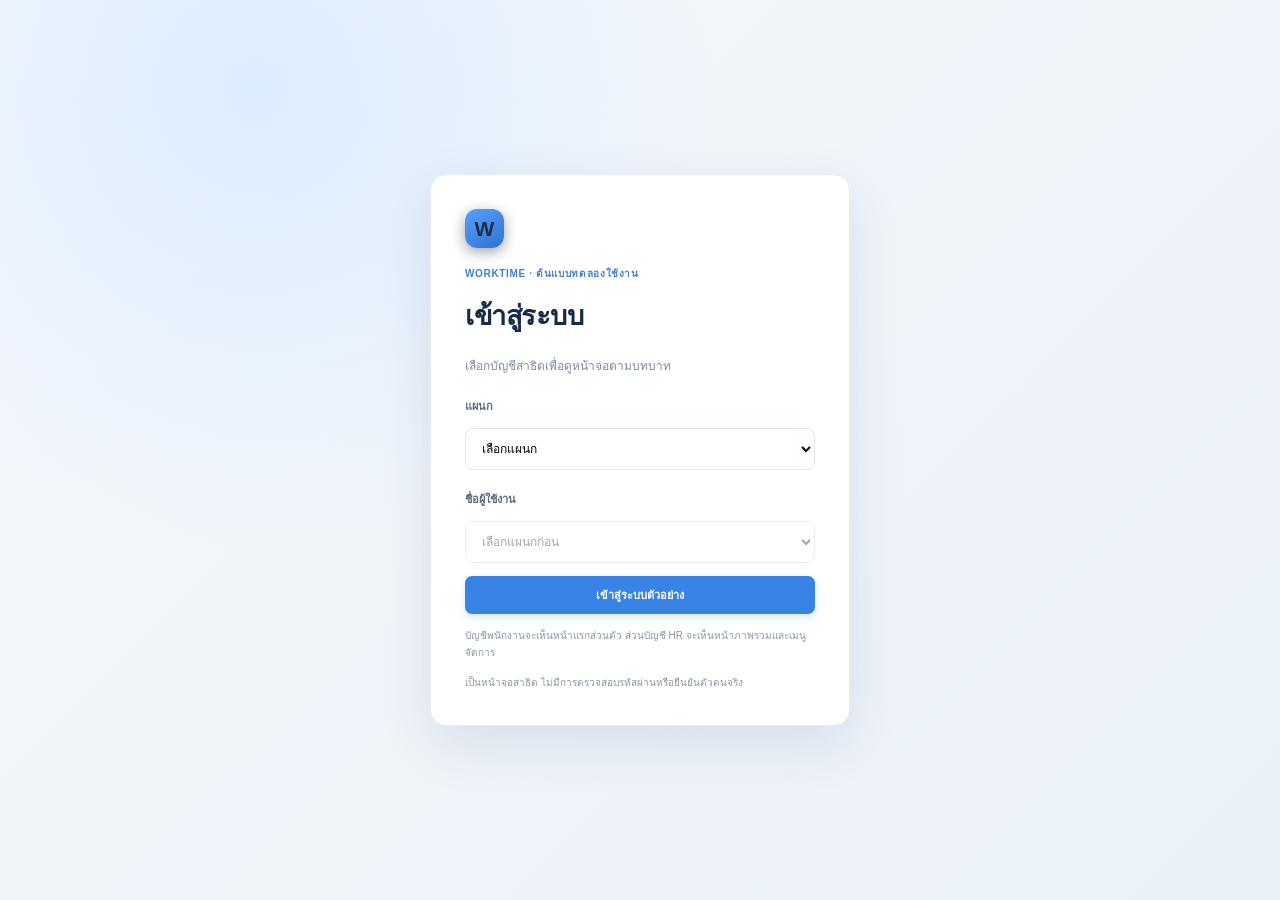
==== commit 2f1f8b98: "Publish latest WorkTime demo" ====
--- a/index.html
+++ b/index.html
@@ -13,7 +13,7 @@
     <form class="demo-login-card" id="demoLoginForm">
       <div class="brand-mark login-mark">W</div><div class="eyebrow">WorkTime · ต้นแบบทดลองใช้งาน</div>
       <h1>เข้าสู่ระบบ</h1><p>เลือกบัญชีสาธิตเพื่อดูหน้าจอตามบทบาท</p>
-      <label for="demoLoginDepartment">แผนก</label><select id="demoLoginDepartment" required><option value="">เลือกแผนก</option></select>
+      <label for="demoLoginDepartment">แผนก</label><select id="demoLoginDepartment" required><option value="">เลือกแผนก</option><option value="กราฟิก">กราฟิก</option><option value="การตลาด">การตลาด</option><option value="สต็อกสินค้า">สต็อกสินค้า</option><option value="แอดมิน">แอดมิน</option><option value="HR">HR</option><option value="ธุรการ">ธุรการ</option><option value="บัญชี">บัญชี</option><option value="IT">IT</option></select>
       <label for="demoLoginEmployee">ชื่อผู้ใช้งาน</label><select id="demoLoginEmployee" required disabled><option value="">เลือกแผนกก่อน</option></select>
       <button class="button primary" type="submit">เข้าสู่ระบบตัวอย่าง</button>
       <small>บัญชีพนักงานจะเห็นหน้าแรกส่วนตัว ส่วนบัญชี HR จะเห็นหน้าภาพรวมและเมนูจัดการ</small><small>เป็นหน้าจอสาธิต ไม่มีการตรวจสอบรหัสผ่านหรือยืนยันตัวตนจริง</small>
@@ -25,53 +25,165 @@
       <div class="side-caption">เมนูหลัก</div>
       <nav class="nav-list" aria-label="เมนูหลัก">
         <button class="nav-link active" data-page="employeeHome"><span>⌂</span> หน้าแรกของฉัน</button>
-        <button class="nav-link" data-page="teamOffSchedule"><span>▦</span> ตารางหยุดงานแผนก</button>
+        <button class="nav-link" data-page="employeeDashboard"><span>▤</span> Dashboard ของฉัน</button>
+        <button class="nav-link" data-page="teamOffSchedule"><span>▦</span> ตารางวันหยุดแผนก</button>
         <button class="nav-link active" data-page="dashboard"><span>▦</span> ภาพรวม</button>
         <button class="nav-link" data-page="attendance"><span>◷</span> ลงเวลาเข้า-ออก</button>
         <button class="nav-link" data-page="employees"><span>♙</span> จัดการพนักงาน</button>
         <button class="nav-link" data-page="shifts"><span>◷</span> จัดการกะ</button>
-        <button class="nav-link" data-page="hrLeaveSchedule"><span>▦</span> ตารางหยุดงานพนักงาน <span class="nav-count" id="hrPendingLeaveCount" hidden>0</span></button>
-        <button class="nav-link" data-page="leaves"><span>▣</span> ระบบลาและอนุมัติ</button><button class="nav-link" data-page="myHistory"><span>▤</span> ประวัติของฉัน</button>
+        <button class="nav-link" data-page="hrLeaveSchedule"><span>▦</span> ตารางวันหยุดพนักงาน</button>
+        <button class="nav-link" data-page="leaves"><span>▣</span> คำขออนุมัติ <b class="nav-count" id="hrPendingLeaveCount" hidden>0</b></button><button class="nav-link" data-page="myHistory"><span>▤</span> ประวัติของฉัน</button>
         <button class="nav-link" data-page="history"><span>▤</span> ประวัติการลงเวลา</button>
-        <button class="nav-link" data-page="reports"><span>▧</span> รายงาน</button>
+        <button class="nav-link" data-page="reports"><span>▧</span> รายงาน</button><button class="nav-link" data-page="payroll"><span>฿</span> สลิปและเงินเดือน</button>
+        <button class="nav-link" data-page="announcements"><span>▣</span> จัดการประกาศ</button>
+        <button class="nav-link" data-page="employeeAnnouncements"><span>▣</span> ประกาศข่าวสาร</button>
         <button class="nav-link" data-page="settings"><span>⚙</span> ตั้งค่าระบบ</button>
       </nav>
-      <div class="sidebar-foot"><div class="storage-icon">▣</div><b>ข้อมูลในเครื่องนี้</b><p>ข้อมูลจัดเก็บในเบราว์เซอร์เครื่องนี้เท่านั้น ยังไม่สามารถซิงก์ระหว่างคอมพิวเตอร์ได้</p><button class="text-button" id="clearDemoBtn">รีเซตการใช้งานทดลอง</button></div>
+      <div class="sidebar-foot"><div class="storage-icon">▣</div><b>ข้อมูลในเครื่องนี้</b><p>ข้อมูลจัดเก็บในเบราว์เซอร์เครื่องนี้เท่านั้น ยังไม่สามารถซิงก์ระหว่างคอมพิวเตอร์ได้</p><button class="text-button" id="clearDemoBtn">ล้างข้อมูลทดลอง</button></div>
     </aside>
     <main class="main-area">
       <header class="topbar"><button class="icon-button menu-toggle" id="menuToggle" aria-label="เปิดเมนู">☰</button><div><div class="breadcrumb">ระบบจัดการ <span>/</span> <b id="pageCrumb">ภาพรวม</b></div><div class="top-title" id="topTitle">ภาพรวมการลงเวลา</div></div><div class="topbar-right"><div class="live-clock"><span class="live-dot"></span><span id="clockDate">—</span><b id="clockTime">—</b></div><span class="top-user-name" id="topUserName">บัญชีสาธิต</span><div class="avatar">บ</div><button class="button ghost demo-logout-top" id="demoLogout">ออกจากระบบ</button></div></header>
       <div class="content">
-        <section class="page" id="page-employeeHome"><div class="welcome-row"><div><div class="eyebrow">พื้นที่พนักงาน · บัญชีสาธิต</div><h1>สวัสดี <span id="homeEmployeeName">—</span> <span class="wave">✦</span></h1><p>ข้อมูลและการลงเวลาของคุณ</p></div><div class="today-chip"><span>◷</span><div><small>วันนี้</small><b id="homeTodayLabel">—</b></div></div><div class="employee-notification-wrap"><button class="icon-button employee-notification-bell" id="employeeNotificationBell" type="button" aria-label="เปิดการแจ้งเตือน" aria-expanded="false"><span aria-hidden="true">🔔</span><span class="employee-notification-badge" id="employeeNotificationBadge" hidden>0</span></button><section class="employee-notification-popover" id="employeeNotificationPopover" aria-label="รายการแจ้งเตือน" hidden><div class="notification-head"><b>การแจ้งเตือน</b><span id="employeeNotificationSummary">0 รายการ</span></div><div id="employeeNotificationList" class="notification-list"></div><div class="notification-empty" id="employeeNotificationEmpty" hidden>ยังไม่มีการแจ้งเตือน</div></section></div></div><div class="employee-home-grid"><section class="panel employee-profile-card"><div class="profile-avatar" id="homeAvatar">?</div><div><div class="eyebrow">ข้อมูลพนักงาน</div><h2 id="homeProfileName">—</h2><p><span id="homeProfileDepartment">—</span> · <span id="homeProfilePosition">—</span></p><div class="profile-shift" id="homeProfileShift">—</div></div></section><section class="panel employee-punch-card"><div class="panel-head"><div><h2>ลงเวลาวันนี้</h2><p id="homeShiftSummary">กะและเวลาอ้างอิง</p></div><span class="quick-icon">◷</span></div><div class="punch-times"><div><small>เวลาเข้างาน</small><b id="homeCheckIn">—</b></div><div><small>เวลาออกงาน</small><b id="homeCheckOut">—</b></div><div><small>สถานะวันนี้</small><b id="homeAttendanceStatus">ยังไม่เข้างาน</b></div></div><div id="homeLateNote" class="late-note" hidden></div><label class="punch-note-label" for="homeAttendanceNote">หมายเหตุการมาสาย (ถ้ามี)</label><textarea id="homeAttendanceNote" class="punch-note" rows="2" maxlength="300" placeholder="ระบุเหตุผลเมื่อมาสาย เพื่อให้ HR ตรวจสอบ"></textarea><div class="attendance-actions"><button class="button primary" id="homePunchIn">ลงเวลาเข้างาน</button><button class="button secondary" id="homePunchOut">ลงเวลาออกงาน</button></div><button class="button ghost notify-hr-button" id="homeNotifyHR" type="button">ส่งแจ้ง HR</button></section></div><section class="panel latest-leave-card"><div class="panel-head"><div><h2>คำขอลาล่าสุด</h2><p id="homeLeaveSummary">สถานะคำขอลาของคุณ</p></div><button class="button secondary" data-go="leaves">ยื่นคำขอลา</button></div><div id="homeLatestLeave" class="latest-leave-body">ยังไม่มีคำขอลา</div></section><section class="panel home-help"><h2>หน้าแรกของฉัน</h2><p>ข้อมูลและการลงเวลานี้แสดงเฉพาะบัญชีพนักงานที่เข้าสู่ระบบ</p></section></section>
-        <section class="page" id="page-teamOffSchedule"><div class="page-heading"><div><div class="eyebrow">ตารางงานของทีม</div><h1>ตารางงานการหยุดงานของแต่ละวัน</h1><p>ดูตารางวันหยุดของเพื่อนร่วมแผนกและจำนวนคนที่ยังมาทำงาน</p></div></div><section class="panel employee-off-schedule"><div class="panel-head"><div><h2>ปฏิทินวันหยุดของแผนก</h2><p id="employeeOffScheduleDepartment">ตารางวันหยุดของแผนก</p></div><div class="calendar-month-nav"><label id="employeeOffDepartmentWrap">เลือกแผนก<select id="employeeOffDepartment"></select></label><button class="button ghost" id="employeeOffPrev" type="button" aria-label="เดือนก่อนหน้า">‹</button><strong id="employeeOffMonthLabel">—</strong><button class="button ghost" id="employeeOffNext" type="button" aria-label="เดือนถัดไป">›</button><input id="employeeOffMonth" type="month" aria-label="เลือกเดือน"></div></div><div class="calendar-scroll"><div class="calendar-weekdays" aria-hidden="true"><span>อา.</span><span>จ.</span><span>อ.</span><span>พ.</span><span>พฤ.</span><span>ศ.</span><span>ส.</span></div><div id="employeeOffScheduleCalendar" class="employee-calendar-grid" role="grid" aria-label="ปฏิทินวันหยุดของแผนก"></div></div><p class="form-hint">พนักงานทั่วไปเห็นเฉพาะแผนกตัวเอง · HR เลือกแผนกที่ต้องการดูได้ · คำขอที่รออนุมัติจะแสดงเพื่อช่วยวางแผนเวร</p></section></section><section class="page" id="page-myHistory"><div class="page-heading"><div><div class="eyebrow">ข้อมูลส่วนตัว</div><h1>ประวัติของฉัน</h1><p>สรุปการมาสาย ขาดงาน และคำขอลาของบัญชีนี้</p></div></div><div class="my-history-stats"><article class="report-stat"><span>มาสาย</span><b id="myLateCount">0 ครั้ง</b></article><article class="report-stat"><span>ขาดงานในสัปดาห์นี้</span><b id="myAbsentCount">0 วัน</b></article><article class="report-stat"><span>ส่งคำขอลา</span><b id="myLeaveCount">0 ครั้ง</b></article></div><p class="history-assumption">การประเมินขาดงานในต้นแบบนี้นับวันจันทร์–ศุกร์ที่ไม่มีเวลาเข้าและเลยเวลาเลิกกะแล้ว โดยยังไม่หักวันหยุดบริษัทหรือวันเริ่มงาน</p><section class="panel personal-history-panel"><div class="panel-head"><div><h2>ประวัติลงเวลา</h2><p>เวลาเข้า–ออก ชั่วโมงทำงาน และสถานะรายวัน</p></div></div><div class="table-wrap"><table><thead><tr><th>วันที่</th><th>กะ</th><th>เวลาเข้า</th><th>เวลาออก</th><th>ชั่วโมงทำงาน</th><th>สถานะ</th></tr></thead><tbody id="myAttendanceHistory"></tbody></table></div><div class="empty-state" id="myAttendanceEmpty" hidden>ยังไม่มีประวัติลงเวลา</div></section><section class="panel personal-history-panel"><div class="panel-head"><div><h2>ประวัติคำขอลา</h2><p>คำขอลาที่ส่งและสถานะการพิจารณา</p></div><button class="button secondary" data-go="leaves">ยื่นคำขอลา</button></div><div class="table-wrap"><table><thead><tr><th>วันที่ยื่น</th><th>ประเภท</th><th>ช่วงวันที่ลา</th><th>จำนวนวัน</th><th>สถานะ HR</th><th>เหตุผลเมื่อไม่อนุมัติ</th></tr></thead><tbody id="myLeaveHistory"></tbody></table></div><div class="empty-state" id="myLeaveEmpty" hidden>ยังไม่มีคำขอลา</div></section></section><section class="page" id="page-dashboard" data-dashboard-page>
+        <section class="page employee-dashboard-page" id="page-employeeDashboard">
+          <div class="page-heading"><div><div class="eyebrow">สรุปการทำงานส่วนบุคคล</div><h1>Dashboard ของฉัน</h1><p id="employeeDashboardSubtitle">สรุปข้อมูลของฉัน</p></div><label class="dashboard-period">เดือนที่แสดง<input id="employeeDashboardMonth" type="month"></label></div>
+          <div class="report-stats employee-dashboard-stats">
+            <article class="report-stat"><span>จำนวนวันในเดือน</span><b id="employeeStatDays">0</b><small>วันปฏิทินในเดือนที่เลือก</small></article>
+            <article class="report-stat"><span>มาทำงาน</span><b id="employeeStatWorked">0</b><small>วันในเดือนที่เลือก</small></article>
+            <article class="report-stat"><span>ใช้สิทธิ์ลา</span><b id="employeeStatLeave">0</b><small id="employeeStatLeaveDays">0 วันที่อนุมัติ</small></article>
+            <article class="report-stat"><span>มาสาย</span><b id="employeeStatLate">0</b><small>ครั้งในเดือนที่เลือก</small></article>
+            <article class="report-stat"><span>ออกก่อนเวลา</span><b id="employeeStatEarly">0</b><small>วันในเดือนที่เลือก</small></article>
+            <article class="report-stat"><span>คำขอรออนุมัติ</span><b id="employeeStatPending">0</b><small>รายการในเดือนที่เลือก</small></article>
+          </div>
+          <section class="panel personal-history-panel"><div class="panel-head"><div><h2>ประวัติลงเวลาของฉัน</h2><p>เวลาเข้า–ออกและสถานะในเดือนที่เลือก</p></div></div><div class="table-wrap"><table><thead><tr><th>วันที่</th><th>เวลาเข้า</th><th>เวลาออก</th><th>สถานะ</th></tr></thead><tbody id="employeeDashboardAttendance"></tbody></table></div><div class="empty-state" id="employeeDashboardAttendanceEmpty" hidden>ยังไม่มีรายการลงเวลาในเดือนนี้</div></section>
+          <section class="panel personal-history-panel"><div class="panel-head"><div><h2>คำขอลาของฉัน</h2><p>คำขอที่เกี่ยวข้องกับเดือนที่เลือก</p></div><button class="button secondary" type="button" data-go="leaves">ยื่นคำขอลา</button></div><div class="table-wrap"><table><thead><tr><th>วันที่ยื่น</th><th>ประเภท</th><th>ช่วงวันที่ลา</th><th>จำนวนวัน</th><th>สถานะ</th></tr></thead><tbody id="employeeDashboardLeaves"></tbody></table></div><div class="empty-state" id="employeeDashboardLeavesEmpty" hidden>ยังไม่มีคำขอลาในเดือนนี้</div></section>
+        </section>
+        <section class="page" id="page-employeeHome"><div class="welcome-row"><div><div class="eyebrow">พื้นที่พนักงาน · บัญชีสาธิต</div><h1>สวัสดี <span id="homeEmployeeName">—</span> <span class="wave">✦</span></h1><p>ข้อมูลและการลงเวลาของคุณ</p></div><div class="today-chip"><span>◷</span><div><small>วันนี้</small><b id="homeTodayLabel">—</b></div></div></div><div class="employee-home-grid"><section class="panel employee-profile-card"><div class="profile-avatar" id="homeAvatar">?</div><div><div class="eyebrow">ข้อมูลพนักงาน</div><h2 id="homeProfileName">—</h2><p><span id="homeProfileDepartment">—</span> · <span id="homeProfilePosition">—</span></p><div class="profile-shift" id="homeProfileShift">—</div></div></section><section class="panel employee-punch-card"><div class="panel-head"><div><h2>ลงเวลาวันนี้</h2><p id="homeShiftSummary">กะและเวลาอ้างอิง</p></div><span class="quick-icon">◷</span></div><div class="home-live-clock"><span class="live-dot"></span><div><small>เวลาปัจจุบัน</small><b id="homeLiveTime">—</b></div></div><div class="punch-times"><div><small>เวลาเข้างาน</small><b id="homeCheckIn">—</b></div><div><small>เวลาออกงาน</small><b id="homeCheckOut">—</b></div><div><small>สถานะวันนี้</small><b id="homeAttendanceStatus">ยังไม่เข้างาน</b></div></div><div id="homeLateNote" class="late-note" hidden></div><div class="attendance-actions"><button class="button primary" id="homePunchIn">ลงเวลาเข้างาน</button><button class="button secondary" id="homePunchOut">ลงเวลาออกงาน</button></div></section></div><section class="panel latest-leave-card"><div class="panel-head"><div><h2>คำขอลาล่าสุด</h2><p id="homeLeaveSummary">สถานะคำขอลาของคุณ</p></div><button class="button secondary" data-go="leaves">ยื่นคำขอลา</button></div><div id="homeLatestLeave" class="latest-leave-body">ยังไม่มีคำขอลา</div></section><section class="panel home-help"><h2>หน้าแรกของฉัน</h2><p>ข้อมูลและการลงเวลานี้แสดงเฉพาะบัญชีพนักงานที่เข้าสู่ระบบ</p></section></section>
+        <section class="page" id="page-teamOffSchedule">
+          <div class="page-heading"><div><div class="eyebrow">ตารางของทีม</div><h1>ตารางวันหยุดแผนก</h1><p>ดูวันหยุดของเพื่อนร่วมแผนก และเลือกวันที่ต้องการแจ้งหยุด</p></div></div>
+          <section class="panel employee-off-schedule">
+            <div class="panel-head"><div><h2>ปฏิทินวันหยุดของแผนก</h2><p id="employeeOffScheduleDepartment">แสดงเฉพาะแผนกของฉัน</p></div><label id="employeeOffDepartmentWrap" hidden>แผนก<select id="employeeOffDepartment"></select></label></div>
+            <div class="calendar-month-nav"><button class="button ghost" type="button" id="employeeOffPrev" aria-label="เดือนก่อนหน้า">‹</button><strong id="employeeOffMonthLabel">—</strong><input id="employeeOffMonth" type="month" aria-label="เลือกเดือน"><button class="button ghost" type="button" id="employeeOffNext" aria-label="เดือนถัดไป">›</button></div>
+            <div class="calendar-scroll"><div class="calendar-weekdays"><span>อา.</span><span>จ.</span><span>อ.</span><span>พ.</span><span>พฤ.</span><span>ศ.</span><span>ส.</span></div><div id="employeeOffScheduleCalendar" class="employee-calendar-grid"></div></div>
+            <div class="notice-box">ปฏิทินแสดงรายชื่อพร้อมสถานะ “รออนุมัติ” หรือ “อนุมัติแล้ว” ตัวเลขคือจำนวนคนที่วางแผนทำงาน กดวันที่ต้องการเพื่อส่งคำขอ ซึ่งยังไม่ถือว่าอนุมัติจนกว่า HR จะตรวจสอบ ระบบจะไม่รับคำขอที่ทำให้คนทั้งแผนกหยุดพร้อมกัน</div>
+          </section>
+          <div class="employee-self-planner">
+            <section class="panel employee-month-shift"><div class="panel-head"><div><div class="eyebrow">กะของฉัน</div><h2 id="employeeMonthShiftLabel">ตารางกะประจำเดือน</h2></div><span class="employee-shift-icon">◷</span></div><div id="employeeMonthShiftContent" class="employee-month-shift-content"></div></section>
+            <section class="panel employee-request-summary"><div class="panel-head"><div><div class="eyebrow">คำขอของฉัน</div><h2 id="employeeRequestMonthLabel">คำขอวันหยุดประจำเดือน</h2></div><button class="button secondary" type="button" data-go="leaves">ดูคำขอทั้งหมด</button></div><div id="employeeMonthRequests" class="employee-month-requests"></div><div id="employeeMonthRequestsEmpty" class="empty-state">ยังไม่มีคำขอในเดือนนี้</div></section>
+          </div>
+        </section>
+        <section class="page" id="page-myHistory"><div class="page-heading"><div><div class="eyebrow">ข้อมูลส่วนตัว</div><h1>ประวัติของฉัน</h1><p>สรุปการมาสาย ขาดงาน และคำขอลาของบัญชีนี้</p></div></div><div class="my-history-stats"><article class="report-stat"><span>มาสาย</span><b id="myLateCount">0 ครั้ง</b></article><article class="report-stat"><span>ขาดงานในสัปดาห์นี้</span><b id="myAbsentCount">0 วัน</b></article><article class="report-stat"><span>ส่งคำขอลา</span><b id="myLeaveCount">0 ครั้ง</b></article></div><p class="history-assumption">การประเมินขาดงานในต้นแบบนี้นับวันจันทร์–ศุกร์ที่ไม่มีเวลาเข้าและเลยเวลาเลิกกะแล้ว โดยยังไม่หักวันหยุดบริษัทหรือวันเริ่มงาน</p><section class="panel personal-history-panel"><div class="panel-head"><div><h2>ประวัติลงเวลา</h2><p>เวลาเข้า–ออก ชั่วโมงทำงาน และสถานะรายวัน</p></div></div><div class="table-wrap"><table><thead><tr><th>วันที่</th><th>กะ</th><th>เวลาเข้า</th><th>เวลาออก</th><th>ชั่วโมงทำงาน</th><th>สถานะ</th></tr></thead><tbody id="myAttendanceHistory"></tbody></table></div><div class="empty-state" id="myAttendanceEmpty" hidden>ยังไม่มีประวัติลงเวลา</div></section><section class="panel personal-history-panel"><div class="panel-head"><div><h2>ประวัติคำขอลา</h2><p>คำขอลาที่ส่งและสถานะการพิจารณา</p></div><button class="button secondary" data-go="leaves">ยื่นคำขอลา</button></div><div class="table-wrap"><table><thead><tr><th>วันที่ยื่น</th><th>ประเภท</th><th>ช่วงวันที่ลา</th><th>จำนวนวัน</th><th>สถานะ</th></tr></thead><tbody id="myLeaveHistory"></tbody></table></div><div class="empty-state" id="myLeaveEmpty" hidden>ยังไม่มีคำขอลา</div></section></section><section class="page" id="page-dashboard" data-dashboard-page>
           <div class="welcome-row"><div><div class="eyebrow">ระบบจัดการทรัพยากรบุคคล</div><h1>สวัสดีครับ <span class="wave">✦</span></h1><p>ภาพรวมการเข้างานของทีมในวันนี้</p></div><div class="today-chip"><span>◷</span><div><small>วันที่วันนี้</small><b id="todayLabel">—</b></div></div></div>
-          <div class="stats-grid">
+          <div class="notice-box demo-data-note">ข้อมูลตัวอย่างสำหรับสาธิต: รายชื่อ เวลาเข้าออก คำขอลา และคำขออนุมัติ ใช้ข้อมูลสมมุติและแก้ไขหรือลบได้</div><div class="stats-grid">
             <article class="stat-card"><div class="stat-top"><span>พนักงานทั้งหมด</span><span class="stat-icon navy">♙</span></div><div class="stat-value" id="statEmployees">0</div><div class="stat-note">รายชื่อพนักงานในระบบ</div></article>
             <article class="stat-card"><div class="stat-top"><span>เข้างานวันนี้</span><span class="stat-icon blue">✓</span></div><div class="stat-value" id="statPresent">0</div><div class="stat-note">พนักงานที่ลงเวลาเข้าแล้ว</div></article>
             <article class="stat-card"><div class="stat-top"><span>ยังไม่เข้างาน</span><span class="stat-icon amber">◷</span></div><div class="stat-value" id="statAbsent">0</div><div class="stat-note">ยังไม่มีรายการเข้าในวันนี้</div></article>
             <article class="stat-card"><div class="stat-top"><span>เข้างานแล้ว ยังไม่ออก</span><span class="stat-icon green">↗</span></div><div class="stat-value" id="statWorking">0</div><div class="stat-note">จำนวนพนักงานที่ยังไม่มีเวลาออก</div></article>
             <article class="stat-card"><div class="stat-top"><span>ออกงานแล้ว</span><span class="stat-icon violet">✓</span></div><div class="stat-value" id="statDone">0</div><div class="stat-note">ลงเวลาออกงานวันนี้แล้ว</div></article>
           </div>
-          <section class="panel hr-notices-panel"><div class="panel-head"><div><h2>ข้อความแจ้งเตือนจากพนักงาน</h2><p>เหตุผลการมาสายที่พนักงานส่งถึง HR</p></div><span class="notice-count" id="hrNoticeCount">0 รายการ</span></div><div id="hrNoticeList" class="hr-notice-list"></div><div class="empty-state" id="hrNoticeEmpty" hidden>ยังไม่มีข้อความแจ้งเตือน</div></section><div class="dashboard-grid"><section class="panel"><div class="panel-head"><div><h2>รายการลงเวลาล่าสุด</h2><p>รายการที่บันทึกเข้าระบบล่าสุด</p></div><button class="link-button" data-go="history">ดูประวัติทั้งหมด <span>→</span></button></div><div class="table-wrap"><table><thead><tr><th>พนักงาน</th><th>แผนก</th><th>วันที่</th><th>เวลาเข้างาน</th><th>เวลาออกงาน</th><th>สถานะ</th></tr></thead><tbody id="recentBody"></tbody></table></div><div class="empty-state" id="recentEmpty" hidden>ยังไม่มีรายการลงเวลา</div></section>
+          <div class="dashboard-grid"><section class="panel"><div class="panel-head"><div><h2>รายการลงเวลาล่าสุด</h2><p>รายการที่บันทึกเข้าระบบล่าสุด</p></div><button class="link-button" data-go="history">ดูประวัติทั้งหมด <span>→</span></button></div><div class="table-wrap"><table><thead><tr><th>พนักงาน</th><th>วันที่</th><th>เวลาเข้างาน</th><th>เวลาออกงาน</th><th>สถานะ</th></tr></thead><tbody id="recentBody"></tbody></table></div><div class="empty-state" id="recentEmpty" hidden>ยังไม่มีรายการลงเวลา</div></section>
             <section class="panel quick-panel"><div class="panel-head"><div><h2>ลงเวลาอย่างรวดเร็ว</h2><p>เลือกแผนกเพื่อแสดงรายชื่อพนักงาน</p></div><span class="quick-icon">◷</span></div><label for="quickDepartment">เลือกแผนก</label><select id="quickDepartment"><option value="">เลือกแผนก</option></select><label for="quickEmployee">เลือกพนักงาน</label><select id="quickEmployee" disabled><option value="">เลือกแผนกก่อน</option></select><div class="selected-employee" id="quickEmployeeInfo">เลือกแผนกและพนักงานเพื่อเริ่มลงเวลา</div><div class="quick-actions"><button class="button primary" id="quickIn">ลงเวลาเข้างาน</button><button class="button secondary" id="quickOut">ลงเวลาออกงาน</button></div><button class="link-button full-link" data-go="attendance">ไปหน้าลงเวลา <span>→</span></button></section></div>
         </section>
-        <section class="page" id="page-attendance"><div class="page-heading"><div><div class="eyebrow">บันทึกเวลาทำงาน</div><h1>ลงเวลาเข้า-ออก</h1><p>เลือกพนักงานและบันทึกเวลาจากนาฬิกาเครื่อง</p></div></div><div class="attendance-layout"><section class="panel attendance-card"><div class="attendance-clock"><span class="clock-face">◷</span><div><small>เวลาปัจจุบัน</small><strong id="attendanceClock">—</strong><span id="attendanceDate">—</span></div></div><label for="attendanceEmployee">รหัสพนักงาน</label><select id="attendanceEmployee"><option value="">เลือกรหัสพนักงาน</option></select><div class="employee-preview" id="attendancePreview"><div class="preview-avatar">?</div><div><b>ยังไม่ได้เลือกพนักงาน</b><small>ข้อมูลการลงเวลาวันนี้จะแสดงที่นี่</small></div></div><div class="today-times"><div><small>เวลาเข้างานวันนี้</small><b id="todayIn">—</b></div><div><small>เวลาออกงานล่าสุด</small><b id="todayOut">—</b></div><div><small>สถานะปัจจุบัน</small><b id="todayStatus">รอเลือกพนักงาน</b></div></div><label class="punch-note-label" for="attendanceNote">หมายเหตุการมาสาย (ถ้ามี)</label><textarea id="attendanceNote" class="punch-note" rows="2" maxlength="300" placeholder="ระบุเหตุผลเมื่อมาสาย เพื่อให้ HR ตรวจสอบ"></textarea><div class="attendance-actions"><button class="button primary" id="attendanceIn">ลงเวลาเข้างาน</button><button class="button secondary" id="attendanceOut">ลงเวลาออกงาน</button></div><button class="button ghost notify-hr-button" id="attendanceNotifyHR" type="button">ส่งแจ้ง HR</button><p class="form-hint">เวลาในระบบอ้างอิงจากนาฬิกาของอุปกรณ์ที่ใช้งาน</p></section><section class="panel how-panel"><h2>วิธีลงเวลา</h2><div class="step"><span>1</span><div><b>เลือกรหัสพนักงาน</b><p>ตรวจสอบชื่อและแผนกให้ถูกต้อง</p></div></div><div class="step"><span>2</span><div><b>บันทึกเวลาเข้างาน</b><p>ระบบจะบันทึกเวลา ณ ขณะที่กดปุ่ม</p></div></div><div class="step"><span>3</span><div><b>บันทึกเวลาออกงาน</b><p>ลงเวลาออกเมื่อสิ้นสุดการทำงาน</p></div></div><div class="info-box">หนึ่งวันสามารถเริ่มรอบใหม่ได้หลังจากจบรอบก่อนหน้าแล้ว</div></section></div></section>
-        <section class="page" id="page-employees"><div class="page-heading"><div><div class="eyebrow">ข้อมูลบุคลากร</div><h1>จัดการพนักงาน</h1><p>เพิ่ม แก้ไข และจัดการรายชื่อพนักงานในระบบ</p></div><button class="button primary" id="addEmployeeBtn">＋ เพิ่มพนักงาน</button></div><section class="panel"><div class="toolbar"><div class="search-box"><span>⌕</span><input id="employeeSearch" type="search" placeholder="ค้นหาชื่อ รหัส หรือแผนก..."></div><span class="result-count" id="employeeCount">0 คน</span></div><div class="employee-filters"><label>แผนก<select id="employeeDepartmentFilter"><option value="">ทุกแผนก</option></select></label><label>สถานะ<select id="employeeStatusFilter"><option value="">ทุกสถานะ</option><option value="active">ปฏิบัติงาน</option><option value="inactive">ไม่ปฏิบัติงาน</option></select></label><button class="button ghost" id="clearEmployeeFilters">ล้างตัวกรอง</button></div><div class="table-wrap"><table><thead><tr><th>พนักงาน</th><th>รหัสพนักงาน</th><th>แผนก</th><th>ตำแหน่ง</th><th>เวลาทำงาน</th><th>สถานะการทำงาน</th><th>จัดการ</th></tr></thead><tbody id="employeesBody"></tbody></table></div><div class="empty-state" id="employeesEmpty" hidden>ไม่พบข้อมูลพนักงาน</div></section></section>
-        <section class="page" id="page-history"><div class="page-heading"><div><div class="eyebrow">รายการย้อนหลัง</div><h1>ประวัติการลงเวลา</h1><p>ค้นหาและกรองประวัติเวลาทำงาน</p></div><button class="button secondary" id="historyExport">↓ ส่งออก CSV</button></div><section class="panel"><div class="filter-grid"><div class="search-box"><span>⌕</span><input id="historySearch" type="search" placeholder="ค้นหาชื่อหรือรหัสพนักงาน..."></div><div><label for="filterDate">ตั้งแต่วันที่</label><input id="filterDate" type="date"></div><div><label for="filterEndDate">ถึงวันที่</label><input id="filterEndDate" type="date"></div><div><label for="filterDepartment">แผนก</label><select id="filterDepartment"><option value="">ทุกแผนก</option></select></div><div><label for="filterEmployee">รหัสพนักงาน</label><select id="filterEmployee"><option value="">ทุกคน</option></select></div><button class="button ghost" id="clearFilters">ล้างตัวกรอง</button></div><div class="table-wrap"><table><thead><tr><th>วันที่</th><th>รหัสพนักงาน</th><th>ชื่อพนักงาน</th><th>แผนก</th><th>เวลาเข้า</th><th>เวลาออก</th><th>ชั่วโมงทำงาน</th><th>หมายเหตุ</th><th>สถานะ</th></tr></thead><tbody id="historyBody"></tbody></table></div><div class="empty-state" id="historyEmpty" hidden>ไม่พบประวัติการลงเวลาตามตัวกรอง</div></section></section>
-        <section class="page" id="page-hrLeaveSchedule"><div class="page-heading"><div><div class="eyebrow">ตารางวันหยุดและการลา</div><h1>ตารางหยุดงานพนักงาน</h1><p>เลือกดูตารางทีละแผนก เพื่อตรวจสอบคนที่ลาและสถานะคำขอ</p></div></div><section class="panel leave-calendar-panel"><div class="panel-head"><div><h2>ตารางการหยุดงานของพนักงาน</h2><p>เลือกแผนกเพื่อดูตารางวันหยุดและตรวจสอบคำขอลา</p></div><button class="button secondary" id="copyLeaveLine" type="button" hidden>คัดลอกสรุปส่ง LINE</button></div><div class="leave-calendar-filters"><label id="leaveCalendarDepartmentWrap">เลือกแผนกที่ต้องการดู<select id="leaveCalendarDepartment"></select></label><label>เดือน<input id="leaveCalendarMonth" type="month"></label></div><div class="table-wrap"><table><thead><tr><th>วันที่</th><th>พนักงานที่ขอวันหยุด</th><th>ประเภท</th><th>สถานะ</th><th>HR พิจารณา</th></tr></thead><tbody id="leaveCalendarBody"></tbody></table></div><div class="empty-state" id="leaveCalendarEmpty" hidden>เดือนนี้ยังไม่มีคำขอวันหยุดในแผนกนี้</div></section></section><section class="page" id="page-leaves"><div class="page-heading"><div><div class="eyebrow">คำขอและสิทธิ์วันลา</div><h1>ระบบลาและอนุมัติ</h1><p>ยื่นคำขอลา ตรวจประวัติ และให้หัวหน้าบันทึกผลอนุมัติ</p></div></div><div class="leave-layout"><section class="panel"><h2>ยื่นคำขอลา</h2><form id="leaveForm" class="leave-form"><label id="leaveEmployeeWrap">พนักงาน<select id="leaveEmployee" required></select></label><label>ประเภทการลา<select id="leaveType"><option>ลากิจ</option><option>ลาป่วย</option><option>ลาทหาร</option><option>ลาคลอด</option><option>ลาพักร้อน</option><option>ลาวันหยุด</option></select></label><label>ตั้งแต่วันที่<input id="leaveStart" type="date" required></label><label>ถึงวันที่<input id="leaveEnd" type="date" required></label><label class="leave-reason">เหตุผล (ไม่บังคับ)<textarea id="leaveReason" rows="2" maxlength="300" placeholder="ระบุเหตุผลเพิ่มเติม (ถ้ามี)"></textarea></label><button class="button primary">ส่งคำขอ</button></form><p class="form-hint">คำขอจะอยู่สถานะรออนุมัติจนกว่าหัวหน้าหรือ HR จะตรวจสอบ</p></section><section class="panel"><div class="panel-head"><div><h2>สิทธิ์วันลา</h2><p>ยอดที่อนุมัติและใช้แล้ว แยกตามประเภท</p></div></div><div class="table-wrap"><table><thead><tr><th>ประเภท</th><th>สิทธิ์ (วัน/ปี)</th><th>อนุมัติแล้ว (วัน)</th><th>คงเหลือ</th></tr></thead><tbody id="leaveBalanceBody"></tbody></table></div><div class="quota-settings"><label>กำหนดสิทธิ์ลาพักร้อนต่อปี<input id="annualLeaveQuota" type="number" min="0" max="365" value="6"></label><button class="button ghost" id="saveLeaveQuota">บันทึกสิทธิ์</button></div><p class="form-hint">ปรับโควตาให้ตรงนโยบายบริษัทและตรวจสอบข้อกฎหมายก่อนใช้งานจริง</p></section></div><section class="panel leave-history"><div class="panel-head"><div><h2>ประวัติคำขอลา</h2><p>คำขอทุกสถานะและการอนุมัติ · เลือกดูทีละแผนก</p></div><label class="leave-history-department-wrap" id="leaveHistoryDepartmentWrap">แผนก<select id="leaveHistoryDepartment"></select></label></div><div class="table-wrap"><table><thead><tr><th>พนักงาน</th><th>ประเภท</th><th>วันที่ลา</th><th>จำนวนวัน</th><th>เหตุผล</th><th>สถานะ</th><th>ดำเนินการ</th></tr></thead><tbody id="leaveBody"></tbody></table></div><div class="empty-state" id="leaveEmpty" hidden>ยังไม่มีคำขอลา</div></section></section><section class="page" id="page-reports"><div class="page-heading"><div><div class="eyebrow">สรุปข้อมูล</div><h1>รายงานการลงเวลา</h1><p>สรุปการเข้างานและชั่วโมงทำงานรายวัน</p></div><button class="button secondary" id="reportExport">↓ ส่งออกรายงาน CSV</button></div><section class="panel report-controls"><div><label for="reportDate">เลือกวันที่รายงาน</label><input id="reportDate" type="date"></div><div><label for="reportDepartment">แผนก</label><select id="reportDepartment"><option value="">ทุกแผนก</option></select></div><div class="report-date-text"><small>รายงานประจำวัน</small><b id="reportDateLabel">—</b></div></section><div class="report-stats"><article class="report-stat"><span>เข้างานแล้ว</span><b id="reportPresent">0</b></article><article class="report-stat"><span>ยังไม่เข้างาน</span><b id="reportAbsent">0</b></article><article class="report-stat"><span>ชั่วโมงทำงานรวม</span><b id="reportHours">0 ชม.</b></article></div><section class="panel"><div class="panel-head"><div><h2>รายละเอียดรายบุคคล</h2><p>พนักงานทั้งหมดตามวันที่เลือก</p></div></div><div class="table-wrap"><table><thead><tr><th>รหัสพนักงาน</th><th>ชื่อ-นามสกุล</th><th>แผนก</th><th>เวลาเข้างาน</th><th>เวลาออกงาน</th><th>ชั่วโมงทำงาน</th><th>สถานะ</th></tr></thead><tbody id="reportBody"></tbody></table></div><div class="empty-state" id="reportEmpty" hidden>ยังไม่มีพนักงานในระบบ</div></section></section>
-        <section class="page" id="page-shifts"><div class="page-heading"><div><div class="eyebrow">ตารางเวลาของแต่ละแผนก</div><h1>จัดการกะ</h1><p>กำหนดเวลาเริ่มงานและเลิกงานให้แต่ละแผนก เพื่อใช้เป็นเกณฑ์ตรวจสอบการมาสาย</p></div></div><section class="panel"><div class="shift-settings-intro"><b>เวลาแผนกจะใช้กับพนักงานทุกคนในแผนกนั้น</b><span>ประวัติลงเวลาที่บันทึกไว้แล้วจะยังคงใช้เวลาเริ่มกะ ณ วันที่ลงเวลา</span></div><form id="departmentShiftForm"><div class="table-wrap"><table class="department-shift-table"><thead><tr><th>แผนก</th><th>ชื่อกะ</th><th>เวลาเข้างาน</th><th>เวลาออกงาน</th><th>พนักงาน</th></tr></thead><tbody id="departmentShiftBody"></tbody></table></div><div class="settings-actions"><button class="button primary" type="submit">บันทึกเวลาของทุกแผนก</button></div></form><div class="notice-box">การเปลี่ยนเวลาจะใช้กับการลงเวลาครั้งถัดไปของพนักงานในแผนกนั้น หากพนักงานมีเวลาเฉพาะรายบุคคล ให้ตรวจสอบและกำหนดแผนก/กะให้ถูกต้องก่อนเริ่มใช้งาน</div></section></section><section class="page" id="page-settings"><div class="page-heading"><div><div class="eyebrow">ตั้งค่าการทำงาน</div><h1>ตั้งค่าระบบ</h1><p>กำหนดเวลาอ้างอิงสำหรับพนักงานที่ยังไม่ได้ระบุตารางเฉพาะ</p></div></div><section class="panel settings-panel"><h2>เวลาทำงานมาตรฐาน</h2><p>พนักงานที่ไม่ได้กำหนดเวลาเฉพาะจะใช้เวลาเหล่านี้เป็นข้อมูลอ้างอิง โดยไม่เปลี่ยนเวลาลงเวลาจริง</p><form id="settingsForm" class="settings-form"><label for="workStart">เวลาเริ่มงานมาตรฐาน<input id="workStart" type="time" required></label><label for="workEnd">เวลาเลิกงานมาตรฐาน<input id="workEnd" type="time" required></label><label for="lateGrace">ช่วงผ่อนผัน (นาที)<input id="lateGrace" type="number" min="0" max="240" value="0"></label><div class="settings-actions"><button class="button ghost" type="button" id="resetSettings">คืนค่าเริ่มต้น</button><button class="button primary" type="submit">บันทึกการตั้งค่า</button></div></form></section><div class="notice-box">ข้อมูลจัดเก็บอยู่ในเบราว์เซอร์เครื่องนี้เท่านั้น ไม่มีการซิงก์ระหว่างเครื่อง ควรใช้ระบบยืนยันตัวตนและเซิร์ฟเวอร์กลาง หากต้องการข้อมูลลงเวลาที่เชื่อถือได้ในระดับทางการ</div></section>
+        <section class="page" id="page-attendance"><div class="page-heading"><div><div class="eyebrow">บันทึกเวลาทำงาน</div><h1>ลงเวลาเข้า-ออก</h1><p>เลือกพนักงานและบันทึกเวลาจากนาฬิกาเครื่อง</p></div></div><div class="attendance-layout"><section class="panel attendance-card"><div class="attendance-clock"><span class="clock-face">◷</span><div><small>เวลาปัจจุบัน</small><strong id="attendanceClock">—</strong><span id="attendanceDate">—</span></div></div><label for="attendanceEmployee">รหัสพนักงาน</label><select id="attendanceEmployee"><option value="">เลือกรหัสพนักงาน</option></select><div class="employee-preview" id="attendancePreview"><div class="preview-avatar">?</div><div><b>ยังไม่ได้เลือกพนักงาน</b><small>ข้อมูลการลงเวลาวันนี้จะแสดงที่นี่</small></div></div><div class="today-times"><div><small>เวลาเข้างานวันนี้</small><b id="todayIn">—</b></div><div><small>เวลาออกงานล่าสุด</small><b id="todayOut">—</b></div><div><small>สถานะปัจจุบัน</small><b id="todayStatus">รอเลือกพนักงาน</b></div></div><div class="attendance-actions"><button class="button primary" id="attendanceIn">ลงเวลาเข้างาน</button><button class="button secondary" id="attendanceOut">ลงเวลาออกงาน</button></div><p class="form-hint">เวลาในระบบอ้างอิงจากนาฬิกาของอุปกรณ์ที่ใช้งาน</p></section><section class="panel how-panel"><h2>วิธีลงเวลา</h2><div class="step"><span>1</span><div><b>เลือกรหัสพนักงาน</b><p>ตรวจสอบชื่อและแผนกให้ถูกต้อง</p></div></div><div class="step"><span>2</span><div><b>บันทึกเวลาเข้างาน</b><p>ระบบจะบันทึกเวลา ณ ขณะที่กดปุ่ม</p></div></div><div class="step"><span>3</span><div><b>บันทึกเวลาออกงาน</b><p>ลงเวลาออกเมื่อสิ้นสุดการทำงาน</p></div></div><div class="info-box">หนึ่งวันสามารถเริ่มรอบใหม่ได้หลังจากจบรอบก่อนหน้าแล้ว</div></section></div></section>
+        <section class="page" id="page-employees">
+          <div class="page-heading"><div><div class="eyebrow">ข้อมูลบุคลากร</div><h1>จัดการพนักงาน</h1><p>เลือกการ์ดพนักงานเพื่อดูชื่อเล่น อายุงาน ประเภทการจ้าง และฐานเงินเดือน</p></div><button class="button primary" id="addEmployeeBtn">＋ เพิ่มพนักงาน</button></div>
+          <section class="panel employee-directory-panel">
+            <div class="toolbar"><div class="search-box"><span>⌕</span><input id="employeeSearch" type="search" placeholder="ค้นหาชื่อ รหัส แผนก หรือตำแหน่ง..."></div><span class="result-count" id="employeeCount">0 คน</span></div>
+            <div class="employee-filters">
+              <label>แผนก<select id="employeeDepartmentFilter"><option value="">ทุกแผนก</option></select></label>
+              <label>ตำแหน่ง<select id="employeePositionFilter"><option value="">ทุกตำแหน่ง</option></select></label>
+              <label>ประเภทพนักงาน<select id="employeeTypeFilter"><option value="">ทุกประเภท</option><option value="พนักงานประจำ">พนักงานประจำ</option><option value="พนักงานพาร์ทไทม์">พนักงานพาร์ทไทม์</option><option value="นักศึกษาฝึกงาน">นักศึกษาฝึกงาน</option></select></label>
+              <label>สถานะ<select id="employeeStatusFilter"><option value="">ทุกสถานะ</option><option value="active">ปฏิบัติงาน</option><option value="inactive">ไม่ปฏิบัติงาน</option></select></label>
+              <button class="button ghost" id="clearEmployeeFilters" type="button">ล้างตัวกรอง</button>
+            </div>
+            <div id="employeesBody" class="employee-card-grid"></div>
+            <div class="empty-state" id="employeesEmpty" hidden>ไม่พบพนักงานตามเงื่อนไขที่เลือก</div>
+          </section>
+        </section>
+        <section class="page" id="page-history"><div class="page-heading"><div><div class="eyebrow">ค้นหารายการรายวัน</div><h1>ประวัติการลงเวลา</h1><p>ตรวจสอบรายการย้อนหลังรายคน พร้อมค้นหาและกรองช่วงวันที่</p></div><button class="button secondary" id="historyExport">↓ ส่งออกรายการ CSV</button></div><section class="panel history-log-panel"><div class="filter-grid"><div class="search-box"><span>⌕</span><input id="historySearch" type="search" placeholder="ค้นหาชื่อหรือรหัสพนักงาน..."></div><div><label for="filterDate">ตั้งแต่วันที่</label><input id="filterDate" type="date"></div><div><label for="filterEndDate">ถึงวันที่</label><input id="filterEndDate" type="date"></div><div><label for="filterDepartment">แผนก</label><select id="filterDepartment"><option value="">ทุกแผนก</option></select></div><div><label for="filterEmployee">รหัสพนักงาน</label><select id="filterEmployee"><option value="">ทุกคน</option></select></div><button class="button ghost" id="clearFilters">ล้างตัวกรอง</button></div><div class="history-log-caption"><span>บันทึกการลงเวลา</span><small>เรียงจากรายการล่าสุด</small></div><div class="table-wrap"><table><thead><tr><th>วันที่</th><th>รหัสพนักงาน</th><th>ชื่อพนักงาน</th><th>แผนก</th><th>เวลาเข้า</th><th>เวลาออก</th><th>ชั่วโมงทำงาน</th><th>สถานะ</th></tr></thead><tbody id="historyBody"></tbody></table></div><div class="empty-state" id="historyEmpty" hidden>ไม่พบประวัติการลงเวลาตามตัวกรอง</div></section></section>
+        <section class="page" id="page-leaves"><div class="page-heading"><div><div class="eyebrow">ศูนย์รวมคำขอพนักงาน</div><h1>คำขออนุมัติ</h1><p>ส่งคำขอพร้อมรายละเอียดและหลักฐาน ติดตามผลและประวัติได้ในหน้านี้</p></div></div>
+          <section class="panel approval-request-panel" id="approvalRequestFormPanel"><div class="panel-head"><div><h2>ส่งคำขอประเภทอื่น</h2><p>ใช้สำหรับขอ OT เบิกค่าใช้จ่าย ปรับเวลา เปลี่ยนกะ ขอเอกสาร หรือขอเงินพิเศษ</p></div><span class="status-pill status-working">พนักงาน</span></div><div class="approval-category-list"><a href="#leaveSubmissionPanel">ยื่นคำขอลา</a><span>การทำงานล่วงเวลา (OT)</span><span>ค่าใช้จ่ายและการเบิก</span><span>ปรับเวลาและเปลี่ยนกะ</span><span>ขอเอกสารบริษัท</span><span>เงินได้พิเศษและรางวัล</span></div><form id="approvalRequestForm" class="approval-request-form"><label>ประเภทคำขอ<select id="approvalType" required><option value="">เลือกประเภทคำขอ</option><optgroup label="การลาและการทำงานล่วงเวลา"><option value="ot">ทำงานล่วงเวลา (OT)</option></optgroup><optgroup label="ค่าใช้จ่ายและการเบิก"><option value="expense_transport">ค่าเดินทางหรือค่าพาหนะ</option><option value="expense_meal">ค่าอาหารและเครื่องดื่ม</option><option value="expense_entertain">ค่า Entertain</option><option value="expense_event">ค่า Event</option><option value="expense_other">ค่าใช้จ่ายอื่น ๆ</option></optgroup><optgroup label="การปรับเวลาและเปลี่ยนกะ"><option value="time_adjust">ปรับปรุงเวลาเข้า–ออก (เฉพาะวัน)</option><option value="shift_change">ขอเปลี่ยนกะทำงาน (รายเดือน)</option><option value="offday_change">ขอเปลี่ยนกะวันหยุด</option></optgroup><optgroup label="ขอเอกสารบริษัท"><option value="document">ขอเอกสารบริษัท</option></optgroup><optgroup label="เงินได้พิเศษและรางวัล"><option value="special_earning">ขอเงินได้พิเศษหรือรางวัล</option></optgroup></select></label><div id="approvalTypeFields" class="approval-type-fields"><p class="form-hint">เลือกประเภทคำขอเพื่อแสดงข้อมูลที่ต้องกรอก</p></div><div class="notice-box approval-notice" id="otApprovalNotice" hidden>ต้องยื่น OT ล่วงหน้าและได้รับอนุมัติก่อนเริ่มทำงาน ระบบจะไม่นับ OT ที่ไม่ได้รับอนุมัติเป็นเงิน OT อัตโนมัติ</div><label class="approval-details-label">รายละเอียดเพิ่มเติม<textarea id="approvalDetails" rows="3" maxlength="1000" placeholder="อธิบายเหตุผลหรือข้อมูลประกอบคำขอ"></textarea></label><label class="approval-attachments-label">หลักฐานหรือไฟล์ประกอบ<input id="approvalAttachments" type="file" accept=".pdf,.png,.jpg,.jpeg,.webp,application/pdf,image/png,image/jpeg,image/webp" multiple><small>รองรับ PDF, PNG, JPG, WEBP สูงสุด 3 ไฟล์ รวมไม่เกิน 2 MB</small></label><div class="special-earning-estimate" id="specialEarningEstimate" hidden>ยอดคำนวณเบื้องต้น: <b id="specialEarningEstimateValue">฿0.00</b> · รอ HR ตรวจสอบหลักฐานและข้อตกลง</div><div class="approval-submit-row"><button class="button primary" type="submit">ส่งคำขอให้ผู้อนุมัติ</button><p class="form-hint">หลังส่งคำขอ ระบบจะแจ้งสถานะและบันทึกประวัติการพิจารณาไว้</p></div></form></section>
+          <section class="panel approval-history-panel"><div class="panel-head"><div><h2 id="approvalListTitle">ประวัติคำขอทั้งหมด</h2><p>รวมคำขอลาและคำขอทุกประเภท พร้อมผลอนุมัติ เหตุผล และหลักฐาน</p></div><button class="button secondary" id="exportApprovedEarnings" type="button" hidden>ส่งออกรายการเงินได้ที่อนุมัติ</button></div><div class="table-wrap"><table><thead><tr><th>ผู้ยื่น</th><th>ประเภทคำขอ</th><th>วันที่ส่ง</th><th>รายละเอียดและหลักฐาน</th><th>สถานะและผลพิจารณา</th><th>ดำเนินการ</th></tr></thead><tbody id="approvalRequestBody"></tbody></table></div><div class="empty-state" id="approvalRequestEmpty" hidden>ยังไม่มีคำขอ</div></section><input id="approvalResultAttachment" type="file" accept=".pdf,.png,.jpg,.jpeg,.webp,application/pdf,image/png,image/jpeg,image/webp" multiple hidden>
+          <dialog id="approvalRejectDialog" class="app-dialog"><form id="approvalRejectForm"><div class="dialog-head"><div><div class="eyebrow">บันทึกผลพิจารณา</div><h2>ไม่อนุมัติคำขอ</h2></div><button class="icon-button" id="closeApprovalReject" type="button" aria-label="ปิด">×</button></div><p id="approvalRejectSummary"></p><input id="approvalRejectId" type="hidden"><label>เหตุผลที่ไม่อนุมัติ<textarea id="approvalRejectReason" rows="3" maxlength="500" required></textarea></label><div class="dialog-actions"><button class="button ghost" id="cancelApprovalReject" type="button">ยกเลิก</button><button class="button danger" type="submit">บันทึกผล</button></div></form></dialog>
+          <div class="leave-layout"><section class="panel" id="leaveSubmissionPanel"><h2>ยื่นคำขอลา</h2><form id="leaveForm" class="leave-form"><label>พนักงาน<select id="leaveEmployee" required></select></label><label>ประเภทการลา<select id="leaveType"><option>ลากิจ</option><option>ลาป่วย</option><option>ลาทหาร</option><option>ลาคลอด</option><option>ลาพักร้อน</option></select></label><label>ตั้งแต่วันที่<input id="leaveStart" type="date" required></label><label>ถึงวันที่<input id="leaveEnd" type="date" required></label><label class="leave-reason">เหตุผล<textarea id="leaveReason" rows="2" maxlength="300" required></textarea></label><button class="button primary">ส่งคำขอ</button></form><p class="form-hint">คำขอจะอยู่สถานะรออนุมัติจนกว่าหัวหน้าหรือ HR จะตรวจสอบ</p></section><section class="panel"><div class="panel-head"><div><h2>สิทธิ์วันลา</h2><p>ยอดที่อนุมัติและใช้แล้ว แยกตามประเภท</p></div></div><div class="table-wrap"><table><thead><tr><th>ประเภท</th><th>สิทธิ์ (วัน/ปี)</th><th>อนุมัติแล้ว (วัน)</th><th>คงเหลือ</th></tr></thead><tbody id="leaveBalanceBody"></tbody></table></div><div class="quota-settings"><label>กำหนดสิทธิ์ลาพักร้อนต่อปี<input id="annualLeaveQuota" type="number" min="0" max="365" value="6"></label><button class="button ghost" id="saveLeaveQuota">บันทึกสิทธิ์</button></div><p class="form-hint">ปรับโควตาให้ตรงนโยบายบริษัทและตรวจสอบข้อกฎหมายก่อนใช้งานจริง</p></section></div><section class="panel leave-history" hidden><div class="panel-head"><div><h2>ประวัติคำขอลา</h2><p>คำขอทุกสถานะและการอนุมัติ</p></div></div><div class="table-wrap"><table><thead><tr><th>พนักงาน</th><th>ประเภท</th><th>วันที่ลา</th><th>จำนวนวัน</th><th>เหตุผล</th><th>สถานะ</th><th>ดำเนินการ</th></tr></thead><tbody id="leaveBody"></tbody></table></div><div class="empty-state" id="leaveEmpty" hidden>ยังไม่มีคำขอลา</div></section></section><section class="page" id="page-reports"><div class="page-heading"><div><div class="eyebrow">ภาพรวมเพื่อการตัดสินใจ</div><h1>รายงาน</h1><p>ดูตัวเลขสรุปและเปรียบเทียบการมาทำงานในวันที่เลือก</p></div><button class="button secondary" id="reportExport">↓ ส่งออกรายงาน CSV</button></div><section class="panel report-controls"><div><label for="reportDate">เลือกวันที่รายงาน</label><input id="reportDate" type="date"></div><div><label for="reportDepartment">แผนก</label><select id="reportDepartment"><option value="">ทุกแผนก</option></select></div><div class="report-date-text"><small>รายงานประจำวัน</small><b id="reportDateLabel">—</b></div></section><div class="report-stats"><article class="report-stat"><span>เข้างานแล้ว</span><b id="reportPresent">0</b></article><article class="report-stat"><span>ยังไม่เข้างาน</span><b id="reportAbsent">0</b></article><article class="report-stat"><span>ชั่วโมงทำงานรวม</span><b id="reportHours">0 ชม.</b></article></div><section class="panel report-detail-panel"><div class="panel-head"><div><h2>รายละเอียดประกอบรายงาน</h2><p>รายชื่อและสถานะของพนักงานตามเงื่อนไขที่เลือก</p></div></div><div class="table-wrap"><table><thead><tr><th>รหัสพนักงาน</th><th>ชื่อ-นามสกุล</th><th>แผนก</th><th>เวลาเข้างาน</th><th>เวลาออกงาน</th><th>ชั่วโมงทำงาน</th><th>สถานะ</th></tr></thead><tbody id="reportBody"></tbody></table></div><div class="empty-state" id="reportEmpty" hidden>ยังไม่มีพนักงานในระบบ</div></section></section>
+        <section class="page" id="page-hrLeaveSchedule">
+          <div class="page-heading"><div><div class="eyebrow">กำลังคนแยกตามแผนก</div><h1>ตารางวันหยุดพนักงาน</h1><p>ดูภาพรวมวันหยุดของทุกแผนก หรือเลือกแผนกเพื่อดูรายละเอียดและตรวจสอบกำลังคน</p></div></div>
+          <section class="panel leave-calendar-panel">
+            <div class="leave-calendar-toolbar"><div class="leave-calendar-filters"><label>แผนก<select id="leaveCalendarDepartment"><option value="">ทุกแผนก</option></select></label><div class="calendar-month-nav"><button class="button ghost" type="button" id="leaveMonthPrev" aria-label="เดือนก่อนหน้า">‹</button><input id="leaveCalendarMonth" type="month" aria-label="เลือกเดือน"><button class="button ghost" type="button" id="leaveMonthNext" aria-label="เดือนถัดไป">›</button><button class="button ghost" type="button" id="leaveMonthToday">เดือนนี้</button></div></div><button class="button secondary" type="button" id="copyLeaveLine" disabled>คัดลอกสรุปไปส่งใน LINE</button></div>
+            <div class="leave-overview-stats"><article><span>คำขอรอพิจารณา</span><b id="leavePendingStat">0</b></article><article><span>วันที่มีคำขอหยุด</span><b id="leaveDaysStat">0</b></article><article><span>วันที่ควรตรวจสอบกำลังคน</span><b id="leaveCoverageStat">0</b></article></div>
+            <div class="leave-calendar-month-title"><h2 id="leaveCalendarTitle">เลือกแผนกและเดือน</h2><div class="leave-calendar-legend"><span><i class="legend-dot pending-dot"></i>รออนุมัติ</span><span><i class="legend-dot approved-dot"></i>อนุมัติแล้ว</span><span><i class="legend-dot risk-dot"></i>คนทำงานเหลือน้อยในแผนก</span></div></div>
+            <div class="leave-calendar-weekdays"><span>อา.</span><span>จ.</span><span>อ.</span><span>พ.</span><span>พฤ.</span><span>ศ.</span><span>ส.</span></div><div id="leaveCalendarGrid" class="leave-calendar-grid" role="grid"></div>
+            <section class="panel leave-day-detail"><div class="leave-detail-heading"><h2 id="leaveSelectedDate">รายละเอียดวัน</h2><span id="leaveSelectedCount" class="leave-day-count">0 คน</span></div><div id="leaveDayDetails" class="leave-day-details"></div><div id="leaveDayEmpty" class="empty-state">เลือกแผนกเพื่อดูตาราง</div></section>
+          </section>
+          <section class="panel leave-requests-section"><div class="panel-head"><div><h2>รายชื่อคำขอวันหยุด</h2><p>แสดงรายการตามแผนกที่เลือก อนุมัติได้เมื่อยังมีคนทำงานอย่างน้อยหนึ่งคน</p></div><input id="leaveCalendarSearch" class="leave-request-search" type="search" placeholder="ค้นหาชื่อพนักงาน"></div><div class="table-wrap"><table><thead><tr><th>พนักงาน</th><th>แผนก</th><th>ประเภท</th><th>วันที่หยุด</th><th>จำนวนวัน</th><th>สถานะ</th><th>จัดการ</th></tr></thead><tbody id="leaveCalendarBody"></tbody></table></div><div id="leaveCalendarEmpty" class="empty-state" hidden>ไม่มีคำขอหยุดในแผนกและเดือนที่เลือก</div></section>
+        </section>
+        <section class="page" id="page-employeeAnnouncements"><div class="page-heading"><div><div class="eyebrow">ข่าวสารจากบริษัท</div><h1>ประกาศข่าวสาร</h1><p>เลือกดูประกาศปัจจุบันหรือประกาศย้อนหลัง</p></div><label class="announcement-view-filter">แสดง<select id="employeeAnnouncementFilter"><option value="active">กำลังแสดง</option><option value="history">ประกาศย้อนหลัง</option><option value="all">ทั้งหมด</option></select></label></div><div id="employeeAnnouncementList" class="employee-announcement-list"></div><div id="employeeAnnouncementListEmpty" class="panel empty-state" hidden>ไม่มีประกาศในหมวดที่เลือก</div></section>
+        <section class="page" id="page-announcements">
+          <div class="page-heading"><div><div class="eyebrow">สื่อสารภายในบริษัท</div><h1>ประกาศข่าวสาร</h1><p>สร้างและกำหนดช่วงเวลาแสดงประกาศให้พนักงาน</p></div><button class="button primary" type="button" id="resetAnnouncementForm">＋ สร้างประกาศ</button></div>
+          <section class="panel announcement-editor">
+            <div class="panel-head"><div><h2 id="announcementFormTitle">สร้างประกาศใหม่</h2><p>ประกาศที่เผยแพร่และอยู่ในช่วงเวลาที่กำหนดจะแสดงเมื่อพนักงานเข้าสู่ระบบ</p></div></div>
+            <form id="announcementForm" class="announcement-form">
+              <input type="hidden" id="announcementEditId">
+              <label>หัวข้อประกาศ<input id="announcementTitle" type="text" maxlength="160" required placeholder="เช่น แจ้งกำหนดการประชุมประจำเดือน"></label>
+              <label class="announcement-content-label">รายละเอียด<textarea id="announcementContent" rows="5" maxlength="5000" required placeholder="เขียนรายละเอียดที่ต้องการแจ้งพนักงาน"></textarea></label>
+              <div class="announcement-dates">
+                <label>วันที่จัดกิจกรรม เริ่มวันที่<input id="announcementRelatedStart" type="date"></label>
+                <label>วันที่จัดกิจกรรม ถึงวันที่<input id="announcementRelatedEnd" type="date"></label>
+              </div>
+              <div class="announcement-dates">
+                <label>เวลาเริ่มกิจกรรม<input id="announcementRelatedStartTime" type="time"><small>เวลานี้เป็นกำหนดการกิจกรรม ไม่ใช่เวลาเผยแพร่ประกาศ</small></label>
+                <label>เวลาสิ้นสุดกิจกรรม<input id="announcementRelatedEndTime" type="time"></label>
+              </div>
+              <div class="announcement-dates">
+                <label>เริ่มเผยแพร่ประกาศ<input id="announcementDisplayStart" type="datetime-local" required></label>
+                <label>หยุดเผยแพร่ประกาศ<input id="announcementDisplayEnd" type="datetime-local" required></label>
+              </div>
+              <label>สถานะประกาศ<select id="announcementStatus"><option value="draft">บันทึกเป็นร่าง</option><option value="published">เผยแพร่</option></select></label>
+              <label class="announcement-content-label">ไฟล์แนบ<input id="announcementAttachments" type="file" accept=".pdf,image/png,image/jpeg,image/webp" multiple><small>รองรับ PDF, PNG, JPG และ WEBP รวมไม่เกิน 3 ไฟล์ ขนาดรวมไม่เกิน 2 MB</small></label>
+              <div id="announcementExistingFiles" class="announcement-existing-files" hidden></div>
+              <label class="announcement-clear-files"><input id="announcementClearAttachments" type="checkbox"> นำไฟล์แนบเดิมออกเมื่อบันทึก</label>
+              <div class="dialog-actions"><button class="button primary" type="submit">บันทึกประกาศ</button></div>
+            </form>
+          </section>
+          <section class="panel announcement-list-panel">
+            <div class="panel-head"><div><h2>ประกาศทั้งหมด</h2><p>แก้ไข ลบ และตรวจสอบสถานะการเผยแพร่</p></div></div>
+            <div class="table-wrap"><table><thead><tr><th>หัวข้อ</th><th>วันและเวลากิจกรรม</th><th>ช่วงเผยแพร่ประกาศ</th><th>สถานะ</th><th>ไฟล์แนบ</th><th>จัดการ</th></tr></thead><tbody id="announcementListBody"></tbody></table></div>
+            <div class="empty-state" id="announcementListEmpty" hidden>ยังไม่มีประกาศข่าวสาร</div>
+          </section>
+        </section>
+        <section class="page" id="page-shifts"><div class="page-heading"><div><div class="eyebrow">ตารางเวลาของแต่ละแผนก</div><h1>จัดการกะ</h1><p>เลือกแผนกเพื่อดูรายชื่อและกำหนดกะให้พนักงานสำหรับเดือนที่เลือก</p></div><label class="dashboard-period">เดือนที่มีผล<input id="shiftMonth" type="month"></label></div><section class="panel shift-directory-panel"><div class="shift-settings-intro"><b>กะของแผนกจะแสดงเป็นค่าเริ่มต้น</b><span id="shiftEffectiveRange">—</span></div><div id="shiftDepartmentView" class="shift-department-grid"></div><dialog id="shiftEmployeeView" class="shift-employee-dialog"><div class="panel-head"><div><div class="eyebrow">จัดกะรายเดือน</div><h2 id="shiftDepartmentTitle">—</h2><p id="shiftDepartmentSummary">—</p></div><button class="button ghost" id="shiftBack" type="button">ปิดหน้าต่าง</button></div><div id="shiftEmployeeList" class="shift-employee-list"></div><div id="shiftEmployeeEmpty" class="empty-state" hidden>ไม่พบพนักงานในแผนกนี้</div></dialog><div class="notice-box">การเปลี่ยนกะจะมีผลกับเดือนที่เลือก ประวัติลงเวลาที่บันทึกไปแล้วจะไม่เปลี่ยนตาม</div></section></section><section class="page payroll-page" id="page-payroll"><div class="page-heading"><div><div class="eyebrow">สรุปเงินเดือนและสลิป</div><h1>สลิปและเงินเดือน</h1><p>สรุปเงินเดือนพนักงานตามจำนวนพนักงานปัจจุบัน</p></div><label class="dashboard-period">รอบเดือน<input id="payrollMonth" type="month"></label></div><div class="payroll-stats stats-grid"><article class="stat-card"><div class="stat-top"><span>พนักงานปัจจุบัน</span><span class="stat-icon navy">♙</span></div><div class="stat-value" id="payrollHeadcount">0 คน</div><div class="stat-note">นับเฉพาะพนักงานที่ปฏิบัติงาน</div></article><article class="stat-card"><div class="stat-top"><span>เงินเดือนต่อคน</span><span class="stat-icon blue">฿</span></div><div class="stat-value" id="payrollBasePerEmployee">฿15,000</div><div class="stat-note">อัตราเงินเดือนที่ใช้คำนวณ</div></article><article class="stat-card"><div class="stat-top"><span>เงินเดือนรวม 1 เดือน</span><span class="stat-icon green">▦</span></div><div class="stat-value" id="payrollBaseTotal">฿0</div><div class="stat-note" id="payrollBaseFormula">จำนวนพนักงาน × ฿15,000</div></article></div><div class="notice-box">ยอดเงินเดือนคำนวณจากจำนวนพนักงานปัจจุบัน × 15,000 บาทต่อคน ส่วนค่าคอมมิชชันและเงินพิเศษแสดงแยกด้านล่างตามสถานะอนุมัติ</div><section class="panel payroll-report-panel"><div class="panel-head"><div><h2>คำขอค่าคอมมิชชันและเงินพิเศษ</h2><p>ดูจำนวนผู้ขอ ประเภทคำขอ สถานะ และหลักฐานที่พนักงานแนบมา</p></div><button class="button secondary" id="exportPayrollReport" type="button">ส่งออกรายงาน CSV</button></div><div class="payroll-filters"><label id="payrollEmployeeWrap">กรองรายละเอียดตามพนักงาน<select id="payrollEmployee"><option value="">ทุกคน · รายงานรวม</option></select></label><div class="stat-note">สรุปคำขอและยอดเงินอิงตามเดือนที่เลือก</div></div><div class="report-stats payroll-earning-stats"><article class="report-stat"><span>คำขอทั้งหมด</span><b id="payrollRequestCount">0 รายการ</b></article><article class="report-stat"><span>พนักงานที่ส่งคำขอ</span><b id="payrollRequestPeopleCount">0 คน</b></article><article class="report-stat"><span>รอตรวจสอบ</span><b id="payrollPendingCount">0 รายการ</b><small id="payrollPendingAmount">฿0</small></article><article class="report-stat"><span>ไม่อนุมัติ</span><b id="payrollRejectedCount">0 รายการ</b></article></div><section class="payroll-category-summary"><h3>สรุปตามประเภทเงินพิเศษ</h3><div class="table-wrap"><table><thead><tr><th>ประเภท</th><th>คำขอ</th><th>พนักงาน</th><th>อนุมัติแล้ว</th><th>ยอดอนุมัติ</th><th>ยอดรอตรวจ</th></tr></thead><tbody id="payrollCategoryBody"></tbody></table></div><div class="empty-state" id="payrollCategoryEmpty" hidden>ยังไม่มีคำขอเงินพิเศษในเดือนนี้</div></section><div class="table-wrap"><table><thead><tr><th>พนักงาน</th><th>วันที่</th><th>รายการ</th><th>ฐานคำนวณ</th><th>อัตรา</th><th>ยอดขอ</th><th>สถานะ</th><th>ผลพิจารณา</th><th>หลักฐาน</th></tr></thead><tbody id="payrollReportBody"></tbody></table></div><div class="empty-state" id="payrollReportEmpty" hidden>ไม่มีรายการเงินพิเศษในเดือนนี้</div></section><section class="panel payslip-panel"><div class="panel-head"><div><h2>จัดทำสลิปเงินเดือน</h2><p id="payslipPeriodLabel">เลือกรอบเดือนและพนักงาน</p></div><div class="payslip-actions"><button class="button secondary" id="issuePayslip" type="button">ออกสลิปเงินเดือน</button><button class="button ghost" id="printPayslip" type="button" hidden>พิมพ์ / บันทึก PDF</button></div></div><div id="payslipPreview" class="payslip-preview" hidden></div><div id="payslipEmpty" class="empty-state">เลือกพนักงานเพื่อดูหรือออกสลิปเงินเดือน</div></section></section><section class="page" id="page-settings"><div class="page-heading"><div><div class="eyebrow">ตั้งค่าการทำงาน</div><h1>ตั้งค่าระบบ</h1><p>กำหนดเวลาอ้างอิงสำหรับพนักงานที่ยังไม่ได้ระบุตารางเฉพาะ</p></div></div><section class="panel settings-panel"><h2>เวลาทำงานมาตรฐาน</h2><p>พนักงานที่ไม่ได้กำหนดเวลาเฉพาะจะใช้เวลาเหล่านี้เป็นข้อมูลอ้างอิง โดยไม่เปลี่ยนเวลาลงเวลาจริง</p><form id="settingsForm" class="settings-form"><label for="workStart">เวลาเริ่มงานมาตรฐาน<input id="workStart" type="time" required></label><label for="workEnd">เวลาเลิกงานมาตรฐาน<input id="workEnd" type="time" required></label><label for="lateGrace">ช่วงผ่อนผัน (นาที)<input id="lateGrace" type="number" min="0" max="240" value="0"></label><div class="settings-actions"><button class="button ghost" type="button" id="resetSettings">คืนค่าเริ่มต้น</button><button class="button primary" type="submit">บันทึกการตั้งค่า</button></div></form></section><div class="notice-box">ข้อมูลจัดเก็บอยู่ในเบราว์เซอร์เครื่องนี้เท่านั้น ไม่มีการซิงก์ระหว่างเครื่อง ควรใช้ระบบยืนยันตัวตนและเซิร์ฟเวอร์กลาง หากต้องการข้อมูลลงเวลาที่เชื่อถือได้ในระดับทางการ</div></section>
         <footer class="app-footer">WorkTime <span>•</span> ระบบลงเวลาพนักงานภายในบริษัท</footer>
       </div>
     </main>
   </div>
+  <dialog id="employeeOffRequestDialog" class="employee-off-request-dialog"><form id="employeeOffRequestForm" method="dialog" class="dialog-form"><div class="dialog-head"><div><div class="eyebrow">ตารางวันหยุดแผนก</div><h2>แจ้งวันหยุด</h2><p>เลือกช่วงวันที่และระบุรายละเอียดคำขอ</p></div><button class="icon-button" id="closeEmployeeOffRequest" type="button" aria-label="ปิด">×</button></div><p id="employeeOffRequestDateLabel" class="off-request-date">เลือกช่วงวันที่ต้องการหยุด</p><div class="off-request-date-fields"><label>ตั้งแต่วันที่<input id="employeeOffRequestStart" type="date" required></label><label>ถึงวันที่<input id="employeeOffRequestEnd" type="date" required></label></div><label>ประเภทวันหยุด<select id="employeeOffRequestType" required><option value="วันหยุดประจำสัปดาห์">วันหยุดประจำสัปดาห์</option><option value="ลากิจ">ลากิจ</option><option value="ลาพักร้อน">ลาพักร้อน</option></select></label><label>หมายเหตุ <span class="off-request-optional">ไม่บังคับ</span><textarea id="employeeOffRequestReason" rows="3" maxlength="300" placeholder="เพิ่มรายละเอียดให้ HR พิจารณา (ถ้ามี)"></textarea></label><div class="off-request-note"><span aria-hidden="true">ⓘ</span><p>คำขอจะรอ HR อนุมัติ ระบบจะตรวจสอบไม่ให้ทั้งแผนกหยุดพร้อมกัน</p></div><div class="dialog-actions"><button class="button ghost" id="cancelEmployeeOffRequest" type="button">ยกเลิก</button><button class="button primary" type="submit">ส่งคำขอ</button></div></form></dialog>
+  <dialog id="leaveRejectDialog"><form id="leaveRejectForm" method="dialog" class="dialog-form"><div class="dialog-head"><div><div class="eyebrow">พิจารณาคำขอ</div><h2>ไม่อนุมัติวันหยุด</h2></div><button class="icon-button" id="closeLeaveReject" type="button" aria-label="ปิด">×</button></div><p id="leaveRejectEmployee">—</p><label>เหตุผลที่ไม่อนุมัติ<textarea id="leaveRejectReason" rows="3" maxlength="300" required></textarea></label><input id="leaveRejectId" type="hidden"><div class="dialog-actions"><button class="button ghost" id="cancelLeaveReject" type="button">กลับ</button><button class="button primary" type="submit">บันทึกผล</button></div></form></dialog>
+  <dialog id="employeeAnnouncementDialog" class="employee-announcement-dialog">
+    <div class="announcement-popup">
+      <div class="announcement-popup-top"><span id="announcementQueuePosition">ประกาศข่าวสาร</span><button class="icon-button" id="closeEmployeeAnnouncement" type="button" aria-label="ปิดประกาศ">×</button></div>
+      <img id="employeeAnnouncementImage" class="employee-announcement-image" alt="ภาพประกอบประกาศ" hidden><h2 id="employeeAnnouncementTitle"></h2>
+      <p id="employeeAnnouncementPeriod" class="announcement-popup-period" hidden></p>
+      <div id="employeeAnnouncementContent" class="announcement-popup-content"></div>
+      <div id="employeeAnnouncementFiles" class="announcement-popup-files"></div>
+      <div class="announcement-popup-actions"><button class="button primary" id="announcementPopupNext" type="button">รับทราบ</button></div>
+    </div>
+  </dialog>
   <div class="toast" id="toast" role="status" aria-live="polite"></div>
-  <dialog id="employeeNotificationDetailDialog"><div class="notification-detail"><div class="dialog-head"><div><div class="eyebrow">รายละเอียดการแจ้งเตือน</div><h2 id="employeeNotificationDetailTitle">—</h2><p id="employeeNotificationDetailDate">—</p></div><button class="icon-button" id="closeEmployeeNotificationDetail" type="button" aria-label="ปิด">×</button></div><p id="employeeNotificationDetailText"></p><div class="dialog-actions"><button class="button primary" id="dismissEmployeeNotificationDetail" type="button">ปิด</button></div></div></dialog>
-  <dialog id="employeeOffRequestDialog"><form id="employeeOffRequestForm" class="employee-off-request-form"><div class="dialog-head"><div><div class="eyebrow">ส่งคำขอถึง HR</div><h2>แจ้งหยุดงาน</h2><p id="employeeOffRequestDateLabel">เลือกช่วงวันที่ต้องการหยุด</p></div><button class="icon-button" id="closeEmployeeOffRequest" type="button" aria-label="ปิด">×</button></div><div class="off-request-dates"><label for="employeeOffRequestStart">ตั้งแต่วันที่<input id="employeeOffRequestStart" type="date" required></label><label for="employeeOffRequestEnd">ถึงวันที่<input id="employeeOffRequestEnd" type="date" required></label></div><label for="employeeOffRequestType">ประเภทการลา</label><select id="employeeOffRequestType" required><option>ลากิจ</option><option>ลาป่วย</option><option>ลาทหาร</option><option>ลาคลอด</option><option>ลาพักร้อน</option><option>ลาวันหยุด</option></select><label for="employeeOffRequestReason">เหตุผล (ไม่บังคับ)</label><textarea id="employeeOffRequestReason" rows="3" maxlength="300" placeholder="ระบุเหตุผลเพิ่มเติม (ถ้ามี)"></textarea><p class="form-hint">คำขอจะแสดงในหน้าตารางของ HR และรอการอนุมัติ</p><div class="dialog-actions"><button class="button ghost" id="cancelEmployeeOffRequest" type="button">ยกเลิก</button><button class="button primary" type="submit">ส่งคำขอ</button></div></form></dialog>
-  <dialog id="leaveRejectDialog"><form id="leaveRejectForm" class="employee-off-request-form"><div class="dialog-head"><div><div class="eyebrow">บันทึกผลการพิจารณา</div><h2>ไม่อนุมัติคำขอวันหยุด</h2><p id="leaveRejectEmployee">พนักงาน —</p></div><button class="icon-button" id="closeLeaveReject" type="button" aria-label="ปิด">×</button></div><input id="leaveRejectId" type="hidden"><label for="leaveRejectReason">เหตุผลที่ไม่อนุมัติ</label><textarea id="leaveRejectReason" rows="3" maxlength="300" required placeholder="ระบุเหตุผลให้พนักงานทราบ"></textarea><div class="dialog-actions"><button class="button ghost" id="cancelLeaveReject" type="button">ยกเลิก</button><button class="button danger" type="submit">ยืนยันไม่อนุมัติ</button></div></form></dialog>
-  <dialog id="employeeDialog"><form id="employeeForm" method="dialog"><div class="dialog-head"><div><div class="eyebrow">ข้อมูลบุคลากร</div><h2 id="employeeDialogTitle">เพิ่มพนักงาน</h2></div><button class="icon-button" type="button" id="closeEmployeeDialog" aria-label="ปิด">×</button></div><input type="hidden" id="editEmployeeId"><label for="empCode">รหัสพนักงาน <span class="required">*</span></label><input id="empCode" name="code" required maxlength="20" placeholder="เช่น EMP001"><label for="empName">ชื่อ-นามสกุล <span class="required">*</span></label><input id="empName" name="name" required maxlength="80" placeholder="กรอกชื่อและนามสกุล"><label for="empDepartment">แผนก <span class="required">*</span></label><input id="empDepartment" name="department" required maxlength="60" placeholder="เช่น ฝ่ายการตลาด"><label for="empPosition">ตำแหน่ง <span class="required">*</span></label><input id="empPosition" name="position" required maxlength="60" placeholder="เช่น เจ้าหน้าที่"><div class="shift-fields"><label for="empShiftName">ชื่อกะ</label><input id="empShiftName" maxlength="40" placeholder="เช่น กะเช้า"><label for="empWorkStart">เวลาเริ่มงาน</label><input id="empWorkStart" type="time"><label for="empWorkEnd">เวลาเลิกงาน</label><input id="empWorkEnd" type="time"><label for="empWorkMode">รูปแบบงาน</label><select id="empWorkMode"><option>สำนักงาน</option><option>WFH</option></select><small>กำหนดเวลาเริ่ม/เลิกตามกะของพนักงาน ระบบใช้เวลาเริ่มงานนี้ตรวจสาย</small></div><label for="empStatus">สถานะการทำงาน</label><select id="empStatus"><option value="active">ปฏิบัติงาน</option><option value="inactive">ไม่ปฏิบัติงาน</option></select><div class="dialog-actions"><button class="button ghost" type="button" id="cancelEmployee">ยกเลิก</button><button class="button primary" type="submit" id="saveEmployee">บันทึกข้อมูล</button></div></form></dialog>
+  <dialog id="employeeDialog"><form id="employeeForm" method="dialog"><div class="dialog-head"><div><div class="eyebrow">ข้อมูลบุคลากร</div><h2 id="employeeDialogTitle">เพิ่มพนักงาน</h2></div><button class="icon-button" type="button" id="closeEmployeeDialog" aria-label="ปิด">×</button></div><input type="hidden" id="editEmployeeId"><div class="employee-form-grid">
+<label for="empCode">รหัสพนักงาน <span class="required">*</span><input id="empCode" name="code" required maxlength="20" placeholder="เช่น EMP001"></label>
+<label for="empName">ชื่อ-นามสกุล <span class="required">*</span><input id="empName" name="name" required maxlength="80" placeholder="กรอกชื่อและนามสกุล"></label>
+<label for="empNickname">ชื่อเล่น<input id="empNickname" maxlength="40" placeholder="ชื่อที่ใช้เรียกในทีม"></label>
+<label for="empAge">อายุ<input id="empAge" type="number" min="18" max="80" placeholder="ปี"></label>
+<label for="empDepartment">แผนก <span class="required">*</span><input id="empDepartment" name="department" required maxlength="60" placeholder="เช่น เทคโนโลยีสารสนเทศ"></label>
+<label for="empPosition">ตำแหน่ง <span class="required">*</span><input id="empPosition" name="position" required maxlength="60" placeholder="เช่น เจ้าหน้าที่"></label>
+<label for="empType">ประเภทพนักงาน<select id="empType"><option value="พนักงานประจำ">พนักงานประจำ</option><option value="พนักงานพาร์ทไทม์">พนักงานพาร์ทไทม์</option><option value="นักศึกษาฝึกงาน">นักศึกษาฝึกงาน</option></select></label>
+<label for="empStartDate">วันที่เริ่มงาน<input id="empStartDate" type="date"></label>
+<label for="empMonthlySalary">เงินเดือนพื้นฐาน (บาท)<input id="empMonthlySalary" type="number" min="0" step="0.01" placeholder="ไม่ระบุก็ได้"></label>
+<label for="empStatus">สถานะการทำงาน<select id="empStatus"><option value="active">ปฏิบัติงาน</option><option value="inactive">ไม่ปฏิบัติงาน</option></select></label></div>
+<div class="shift-fields"><label for="empShiftName">ชื่อกะ</label><input id="empShiftName" maxlength="40" placeholder="เช่น กะเช้า"><label for="empWorkStart">เวลาเริ่มงาน</label><input id="empWorkStart" type="time"><label for="empWorkEnd">เวลาเลิกงาน</label><input id="empWorkEnd" type="time"><label for="empWorkMode">รูปแบบงาน</label><select id="empWorkMode"><option value="สำนักงาน">สำนักงาน</option><option value="WFH">WFH</option></select><small>ข้อมูลกะใช้ประกอบการจัดตารางและตรวจสอบการลงเวลา</small></div><div class="dialog-actions"><button class="button ghost" type="button" id="cancelEmployee">ยกเลิก</button><button class="button primary" type="submit" id="saveEmployee">บันทึกข้อมูล</button></div></form></dialog>
+
+  <dialog id="employeeDetailDialog" class="employee-detail-dialog"><div class="employee-detail-card"><div class="dialog-head"><div><div class="eyebrow">แฟ้มข้อมูลบุคลากร</div><h2 id="employeeDetailName">—</h2><p>รหัสพนักงาน <span id="employeeDetailCode">—</span></p></div><button class="icon-button" type="button" id="closeEmployeeDetail" aria-label="ปิด">×</button></div><div class="employee-detail-grid">
+    <div><small>ชื่อเล่น</small><b id="employeeDetailNickname">—</b></div><div><small>อายุ</small><b id="employeeDetailAge">—</b></div><div><small>ตำแหน่ง</small><b id="employeeDetailPosition">—</b></div><div><small>แผนก</small><b id="employeeDetailDepartment">—</b></div><div><small>ประเภทพนักงาน</small><b id="employeeDetailType">—</b></div><div><small>วันที่เริ่มงาน</small><b id="employeeDetailStart">—</b></div><div class="tenure-card"><small>อายุงาน</small><b id="employeeDetailTenure">—</b></div><div class="salary-card"><small>เงินเดือนพื้นฐาน</small><b id="employeeDetailSalary">—</b></div>
+  </div><div class="dialog-actions"><button class="button ghost" type="button" id="closeEmployeeDetailAction">ปิด</button><button class="button primary" type="button" id="editEmployeeFromDetail">แก้ไขข้อมูล</button></div></div></dialog>
   <dialog id="confirmDialog"><div class="confirm-content"><span class="confirm-icon">!</span><h2 id="confirmTitle">ยืนยันการทำรายการ</h2><p id="confirmMessage">คุณต้องการดำเนินการนี้หรือไม่</p><div class="dialog-actions"><button class="button ghost" id="confirmCancel">ยกเลิก</button><button class="button danger" id="confirmOk">ยืนยัน</button></div></div></dialog>
 </body>
-</html>
-
-
-
-
+</html>
--- a/style.css
+++ b/style.css
@@ -41,3 +41,72 @@
 .off-request-dates{display:grid;grid-template-columns:1fr 1fr;gap:10px}.employee-off-request-form input[type=date]{display:block;width:100%;padding:10px 11px;border:1px solid #dfe6ef;border-radius:7px;background:#fff;color:#32445e;font:inherit;font-size:12px}.employee-off-request-form .off-request-dates{margin-top:10px}.employee-off-request-form .off-request-dates label{margin-top:0}@media(max-width:480px){.off-request-dates{grid-template-columns:1fr}}
 
 .employee-notification-wrap{position:relative;display:flex;align-items:center;z-index:25}.employee-notification-bell{position:relative;width:36px;height:36px;color:#425d7d;font-size:18px}.employee-notification-badge{position:absolute;top:-2px;right:-3px;display:grid;place-items:center;min-width:17px;height:17px;padding:0 4px;border-radius:10px;background:#d64c4c;color:#fff;font-size:9px;font-weight:700}.employee-notification-badge[hidden]{display:none}.employee-notification-popover{position:absolute;z-index:60;top:calc(100% + 8px);right:0;width:min(350px,calc(100vw - 28px));max-height:min(430px,calc(100vh - 120px));overflow:auto;border:1px solid #e1e7ef;border-radius:11px;background:#fff;box-shadow:0 16px 42px #1023422b}.employee-notification-popover[hidden]{display:none}.employee-notification-popover .notification-head{position:sticky;top:0;z-index:1;display:flex;justify-content:space-between;align-items:center;padding:13px 15px;background:#fff;border-bottom:1px solid #edf0f4}.employee-notification-popover .notification-head b{color:#263c59;font-size:13px}.employee-notification-popover .notification-head span{color:#8794a5;font-size:10px}.employee-notification-popover .notification-list{display:grid}.employee-notification-popover .notification-item{display:grid;gap:4px;text-align:left;width:100%;padding:12px 15px;border:0;border-bottom:1px solid #f0f3f7;background:#fff;cursor:pointer}.employee-notification-popover .notification-item:hover{background:#f7faff}.employee-notification-popover .notification-item.unread{background:#f0f6ff}.employee-notification-popover .notification-item b{color:#304660;font-size:11px}.employee-notification-popover .notification-item span{color:#66778d;font-size:10px;line-height:1.5}.employee-notification-popover .notification-item small{color:#98a4b4;font-size:9px}.employee-notification-empty{text-align:center;padding:24px 12px;color:#99a5b4;font-size:11px}.employee-notification-empty[hidden]{display:none}.notification-detail{padding:22px}.notification-detail>p{margin:10px 0;color:#52627a;font-size:12px;line-height:1.7}.notification-detail .dialog-actions{justify-content:flex-end}@media(max-width:760px){.employee-notification-wrap{align-self:flex-start}.employee-notification-popover{right:-35px}}
+
+.dashboard-period{display:grid;gap:6px;font-size:10px;font-weight:600;color:#596a82;min-width:170px}.dashboard-period input{width:100%;padding:9px 10px;border:1px solid #dfe6ef;border-radius:7px;background:#fff;color:#32445e;font:inherit;font-size:11px}.employee-dashboard-page>.personal-history-panel{margin-top:16px}.employee-dashboard-page .empty-state{padding:18px;text-align:center;color:#8b99aa;font-size:11px}.employee-dashboard-page .employee-dashboard-stats{grid-template-columns:repeat(5,minmax(0,1fr))}@media(max-width:1050px){.employee-dashboard-page .employee-dashboard-stats{grid-template-columns:repeat(3,minmax(0,1fr))}}@media(max-width:700px){.employee-dashboard-page .employee-dashboard-stats{grid-template-columns:repeat(2,minmax(0,1fr))}.employee-dashboard-page .page-heading{align-items:flex-start;gap:14px;flex-direction:column}.dashboard-period{width:100%}}
+
+.approval-request-panel,.approval-history-panel{margin-top:16px}.approval-request-form{display:grid;grid-template-columns:repeat(2,minmax(0,1fr));gap:12px}.approval-request-form>label,.approval-type-fields,.approval-details-label,.approval-submit-row{grid-column:1/-1}.approval-request-form label{display:grid;gap:6px;font-size:10px;font-weight:600;color:#596a82}.approval-request-form input,.approval-request-form select,.approval-request-form textarea{width:100%;padding:9px 10px;border:1px solid #dfe6ef;border-radius:7px;background:#fff;color:#32445e;font:inherit;font-size:11px}.approval-request-form textarea{resize:vertical}.approval-type-fields{display:grid;grid-template-columns:repeat(2,minmax(0,1fr));gap:12px;padding:13px;background:#fafbfd;border:1px solid #edf0f4;border-radius:8px}.approval-type-fields .form-hint{grid-column:1/-1}.approval-submit-row{display:flex;justify-content:space-between;align-items:center;gap:14px}.approval-submit-row .form-hint{max-width:75%;margin:0}.special-earning-estimate{margin-top:12px;padding:12px 14px;background:#edf7f2;border:1px solid #d8eee2;border-radius:8px;color:#436b58;font-size:11px}.special-earning-estimate b{color:#16835c;font-size:15px}.approval-meta{display:block;margin-top:4px;color:#8794a5;font-size:9px;white-space:normal}.approval-files{display:grid;gap:4px;margin-top:5px}.approval-file-link{color:#397bc9;font-size:10px;white-space:normal;overflow-wrap:anywhere}.approval-history-panel td{white-space:normal;min-width:90px}.approval-history-panel td:nth-child(4){min-width:230px;max-width:400px}.approval-history-panel .action-buttons,.approval-history-panel td:last-child{white-space:nowrap}@media(max-width:700px){.approval-request-form,.approval-type-fields{grid-template-columns:1fr}.approval-request-form>label,.approval-type-fields,.approval-details-label,.approval-submit-row{grid-column:1}.approval-submit-row{align-items:flex-start;flex-direction:column}.approval-submit-row .form-hint{max-width:100%}}
+
+.nav-list{overflow:auto;max-height:calc(100vh - 245px);scrollbar-width:thin}.payroll-filters{display:flex;align-items:end;gap:13px;margin-bottom:16px}.payroll-filters label{display:grid;gap:6px;min-width:180px;font-size:10px;font-weight:600;color:#596a82}.payroll-filters input,.payroll-filters select{padding:9px 10px;border:1px solid #dfe6ef;border-radius:7px;background:#fff;color:#32445e;font-size:11px}.payroll-filters .button{margin-left:auto}.payroll-stats{grid-template-columns:repeat(4,minmax(0,1fr))}.payroll-report-panel,.payslip-panel{margin-top:16px}.payroll-report-panel td{white-space:normal}.payroll-report-panel td:last-child{min-width:110px}.payslip-actions{display:flex;gap:8px}.payslip-preview{max-width:760px;margin:12px auto 20px;padding:30px 34px;border:1px solid #dfe6ef;border-radius:9px;background:#fff}.payslip-brand,.payslip-employee{display:flex;justify-content:space-between;align-items:center;padding-bottom:13px;border-bottom:1px solid #e8edf4}.payslip-brand b{font-size:18px;color:#24476f}.payslip-brand span,.payslip-employee span{font-size:10px;color:#75859a}.payslip-employee{padding-top:14px}.payslip-employee b{font-size:13px;color:#1c2d46}.payslip-lines{margin-top:18px}.payslip-lines td:last-child,.payslip-lines th:last-child{text-align:right}.payslip-lines tfoot th{font-size:13px;color:#1c2d46;background:#f4f8fd}.payslip-audit{margin-top:20px;padding-top:12px;border-top:1px solid #e8edf4;color:#8290a1;font-size:10px}.payroll-stats .stat-value{font-size:25px}@media(max-width:700px){.payroll-filters{align-items:stretch;flex-direction:column}.payroll-filters label{width:100%}.payroll-filters .button{margin:0}.payroll-stats{grid-template-columns:1fr}.payslip-preview{padding:18px}}@media print{body *{visibility:hidden!important}.page#page-payroll.active .payslip-preview,.page#page-payroll.active .payslip-preview *{visibility:visible!important}.page#page-payroll.active .payslip-preview{position:fixed;inset:0;width:100%;max-width:none;margin:0;padding:20mm;border:0;border-radius:0;box-shadow:none}.page#page-payroll.active .payslip-preview table{width:100%}}
+
+.my-history-period{display:grid;grid-template-columns:repeat(2,minmax(180px,1fr));gap:12px;align-items:end;margin-bottom:16px}.my-history-period label{display:grid;gap:6px;font-size:10px;font-weight:600;color:#596a82}.my-history-period input{padding:9px 10px;border:1px solid #dfe6ef;border-radius:7px;background:#fff;color:#32445e;font-size:11px}.my-history-period p{grid-column:1/-1;margin:0}.my-history-period+ .personal-history-panel{margin-top:16px}@media(max-width:700px){.my-history-period{grid-template-columns:1fr}.my-history-period p{grid-column:1}}
+
+.announcement-editor,.announcement-list-panel{margin-top:16px}.announcement-form{display:grid;grid-template-columns:repeat(2,minmax(0,1fr));gap:12px}.announcement-form>label,.announcement-content-label,.announcement-dates,.announcement-form>.dialog-actions,.announcement-existing-files{grid-column:1/-1}.announcement-form label{display:grid;gap:6px;color:#596a82;font-size:10px;font-weight:600}.announcement-form input:not([type=checkbox]),.announcement-form select,.announcement-form textarea{width:100%;padding:9px 10px;border:1px solid #dfe6ef;border-radius:7px;background:#fff;color:#32445e;font:inherit;font-size:11px}.announcement-form textarea{resize:vertical}.announcement-dates{display:grid;grid-template-columns:repeat(2,minmax(0,1fr));gap:12px}.announcement-form .announcement-clear-files{display:flex;align-items:center;gap:7px}.announcement-clear-files input{margin:0}.announcement-list-panel td{white-space:normal;min-width:100px}.announcement-list-panel td:first-child{min-width:180px}.announcement-list-panel td:nth-child(3){min-width:210px}.employee-announcement-dialog{width:min(720px,calc(100vw - 32px));max-width:none;border:0;padding:0;border-radius:15px;box-shadow:0 24px 80px #10234255}.employee-announcement-dialog::backdrop{background:#10234299;backdrop-filter:blur(3px)}.announcement-popup{padding:28px 32px}.announcement-popup-top{display:flex;justify-content:space-between;align-items:center;margin-bottom:20px;color:#7e8da2;font-size:10px}.announcement-popup h2{font-size:22px;color:#1e324e;margin:0 0 8px}.announcement-popup-period{font-size:11px;color:#4c78a7;margin:0 0 15px}.announcement-popup-content{white-space:pre-wrap;overflow-wrap:anywhere;line-height:1.8;color:#41536b;font-size:13px;max-height:45vh;overflow:auto}.announcement-popup-files{display:grid;gap:8px;margin-top:16px;padding-top:14px;border-top:1px solid #e8edf4}.announcement-popup-files:empty{display:none}.announcement-popup-actions{display:flex;justify-content:flex-end;margin-top:20px}.announcement-popup-actions .button{min-width:110px}@media(max-width:700px){.announcement-form,.announcement-dates{grid-template-columns:1fr}.announcement-form>label,.announcement-content-label,.announcement-dates,.announcement-form>.dialog-actions,.announcement-existing-files{grid-column:1}.announcement-popup{padding:22px}.announcement-popup h2{font-size:19px}}
+
+.announcement-file-actions{display:flex;flex-wrap:wrap;gap:12px;padding:7px 0;border-bottom:1px solid #f0f3f7}.announcement-file-actions:last-child{border-bottom:0}.announcement-file-actions a:last-child{color:#536b88}
+.employee-filters{flex-wrap:wrap}.employee-filters label{min-width:145px}.employee-name-link{padding:0;border:0;background:none;color:#245f9e;font:inherit;font-size:12px;font-weight:700;text-align:left;cursor:pointer}.employee-name-link:hover{text-decoration:underline;color:#174675}.employee-name-link:focus-visible{outline:2px solid #76a8e7;outline-offset:3px;border-radius:2px}.employee-type-chip{display:inline-block;padding:5px 9px;border-radius:20px;background:#edf4fc;color:#47688f;font-size:10px;white-space:nowrap}.employee-detail-dialog{width:min(600px,calc(100vw - 28px));max-width:none;padding:0;border:0;border-radius:14px;box-shadow:0 24px 80px #10234255}.employee-detail-dialog::backdrop{background:#10234299;backdrop-filter:blur(3px)}.employee-detail-card{padding:25px}.employee-detail-card .dialog-head{align-items:flex-start;margin-bottom:20px}.employee-detail-card h2{margin:0;color:#203653;font-size:21px}.employee-detail-card .dialog-head p{margin:5px 0 0;color:#8693a4;font-size:11px}.employee-detail-grid{display:grid;grid-template-columns:1fr 1fr;gap:12px}.employee-detail-grid>div{display:grid;gap:6px;padding:14px;border:1px solid #e9eef5;border-radius:9px;background:#fff}.employee-detail-grid small{color:#8492a4;font-size:10px}.employee-detail-grid b{color:#30445f;font-size:12px}.employee-detail-grid .tenure-card{grid-column:1/-1;background:#f2f7fd;border-color:#e2edf9}.employee-detail-grid .tenure-card b{color:#245f9e;font-size:18px}.employee-detail-card .dialog-actions{justify-content:flex-end;margin-top:20px}@media(max-width:650px){.employee-filters{align-items:stretch}.employee-filters label{flex:1;min-width:calc(50% - 8px)}.employee-filters>.button{align-self:end}.employee-detail-grid{grid-template-columns:1fr}.employee-detail-grid .tenure-card{grid-column:1}}
+.employee-detail-grid .salary-card{grid-column:1/-1;background:#f5faf7;border-color:#e0efe6}.employee-detail-grid .salary-card b{color:#16835c;font-size:18px}@media(max-width:650px){.employee-detail-grid .salary-card{grid-column:1}}
+.shift-month-picker{display:grid;gap:6px;min-width:190px;color:#53657e;font-size:12px;font-weight:700}.shift-month-picker input{padding:10px 12px;border:1px solid #dfe6ef;border-radius:9px;background:#fff;color:#253a57;font:inherit}.shift-effective-banner{margin:0 0 16px;padding:13px 16px;border:1px solid #cfe3ff;border-radius:10px;background:#f1f7ff;color:#315d91;font-size:13px;font-weight:700}.shift-department-grid{display:grid;grid-template-columns:repeat(auto-fill,minmax(210px,1fr));gap:14px;margin-bottom:18px}.shift-department-card{display:grid;grid-template-columns:44px 1fr;align-items:center;gap:3px 12px;min-height:120px;padding:18px;text-align:left;border:1px solid #e4eaf2;border-radius:13px;background:#fff;color:#263b58;cursor:pointer;transition:transform .15s,border-color .15s,box-shadow .15s}.shift-department-card:hover,.shift-department-card:focus-visible{transform:translateY(-2px);border-color:#9dc3f3;box-shadow:0 8px 24px #1b3d6610;outline:none}.shift-department-card>b{font-size:15px}.shift-department-card>span:not(.shift-department-icon):not(.shift-card-arrow){grid-column:2;color:#718097;font-size:12px}.shift-department-icon{grid-row:1/4;width:42px;height:42px;display:grid;place-items:center;border-radius:12px;background:#edf4ff;color:#3973c5;font-size:21px}.shift-card-arrow{grid-column:2;margin-top:5px;color:#3470bd;font-size:11px;font-weight:700}.shift-employee-panel{padding:20px}.shift-back{margin-bottom:8px}.shift-employee-list{display:grid;gap:10px}.shift-employee-row{display:flex;align-items:center;justify-content:space-between;gap:18px;padding:14px;border:1px solid #e6ebf2;border-radius:11px;background:#fff}.shift-person{display:flex;align-items:center;gap:12px;min-width:0}.shift-avatar{flex:0 0 42px;width:42px;height:42px;border-radius:50%;display:grid;place-items:center;background:#edf3fb;color:#41658f;font-size:17px;font-weight:800}.shift-person>div{display:grid;gap:3px;min-width:0}.shift-person b{color:#273c58;font-size:13px}.shift-person small,.shift-assignment small{color:#8692a3;font-size:10px}.shift-current{color:#3970ae;font-size:11px;font-weight:700}.shift-assignment{display:grid;gap:5px;width:min(290px,45%)}.shift-assignment label{color:#60718a;font-size:10px;font-weight:700}.shift-assignment select{width:100%;min-height:40px;padding:8px 10px;border:1px solid #dfe6ef;border-radius:8px;background:#fff;color:#344a66;font:inherit;font-size:12px}@media(max-width:640px){.shift-month-picker{width:100%}.shift-department-grid{grid-template-columns:1fr 1fr;gap:9px}.shift-department-card{grid-template-columns:35px 1fr;min-height:105px;padding:12px;gap:3px 9px}.shift-department-icon{width:34px;height:34px;font-size:17px}.shift-department-card>b{font-size:12px}.shift-department-card>span:not(.shift-department-icon):not(.shift-card-arrow),.shift-card-arrow{font-size:10px}.shift-employee-panel{padding:14px}.shift-employee-row{align-items:stretch;flex-direction:column;gap:12px}.shift-assignment{width:100%}.page-heading:has(.shift-month-picker){display:grid;gap:14px}}
+.leave-calendar-toolbar{display:flex;align-items:end;justify-content:space-between;gap:14px;margin-bottom:18px}.leave-calendar-filters{display:flex;align-items:end;gap:12px;flex-wrap:wrap}.leave-calendar-filters label{display:grid;gap:6px;min-width:170px;color:#586981;font-size:11px;font-weight:700}.leave-calendar-filters input,.leave-calendar-filters select{min-height:40px;padding:8px 10px;border:1px solid #dfe6ef;border-radius:8px;background:#fff;color:#304560;font:inherit}.leave-month-actions{display:flex;gap:6px}.leave-month-actions .button{min-height:40px}.leave-overview-stats{display:grid;grid-template-columns:repeat(3,minmax(0,1fr));gap:12px;margin-bottom:18px}.leave-overview-stats article{display:flex;align-items:center;gap:12px;padding:14px 16px;border:1px solid #e8edf4;border-radius:11px;background:#fff}.leave-overview-stats article div{display:grid;gap:3px}.leave-overview-stats small{color:#7c8ba1;font-size:10px}.leave-overview-stats b{color:#213754;font-size:22px}.overview-icon{width:36px;height:36px;display:grid;place-items:center;border-radius:11px;font-weight:800}.overview-icon.pending{background:#fff4df;color:#b77916}.overview-icon.approved{background:#e6f6ef;color:#16835c}.overview-icon.coverage{background:#fff0ed;color:#bd6652}.leave-planner-grid{display:grid;grid-template-columns:minmax(0,1.5fr) minmax(280px,.85fr);gap:15px;margin-bottom:20px}.leave-calendar-card{min-width:0;padding:17px;border:1px solid #e8edf4;border-radius:11px;background:#fff}.leave-calendar-month-title{display:flex;align-items:center;justify-content:space-between;gap:12px;margin-bottom:14px}.leave-calendar-month-title>b{color:#213754;font-size:14px}.leave-calendar-legend{display:flex;gap:12px;flex-wrap:wrap}.leave-calendar-legend span{display:flex;align-items:center;gap:5px;color:#7c899c;font-size:9px}.legend-dot,.calendar-day-dots i{display:inline-block;width:7px;height:7px;border-radius:50%}.pending-dot{background:#e8a83a}.approved-dot{background:#32a477}.risk-dot{background:#d97963}.leave-calendar-weekdays,.leave-calendar-grid{display:grid;grid-template-columns:repeat(7,minmax(0,1fr));gap:5px}.leave-calendar-weekdays{margin-bottom:5px;text-align:center;color:#8c98a9;font-size:10px;font-weight:700}.leave-calendar-day{position:relative;display:flex;flex-direction:column;align-items:flex-start;gap:4px;min-height:76px;padding:8px;border:1px solid #edf0f5;border-radius:8px;background:#fff;color:#2d425f;text-align:left}.leave-calendar-day:hover,.leave-calendar-day:focus-visible{border-color:#9bbce6;outline:none}.leave-calendar-day.selected{border:2px solid #4383d4;background:#f4f8ff;padding:7px}.leave-calendar-day.coverage-risk{background:#fff8f5;border-color:#f0c8bc}.calendar-day-number{font-size:11px;font-weight:700}.calendar-day-count{color:#526781;font-size:9px;line-height:1.35}.calendar-day-dots{display:flex;gap:4px;margin-top:auto}.leave-calendar-blank{min-height:76px}.leave-day-detail{padding:16px;box-shadow:none}.leave-detail-heading{display:flex;align-items:center;justify-content:space-between;margin-bottom:12px}.leave-detail-heading h2{margin:0;color:#213754;font-size:15px}.leave-day-count{display:grid;place-items:center;min-width:32px;height:32px;padding:0 8px;border-radius:50px;background:#edf4ff;color:#3c74bb;font-size:11px;font-weight:800}.leave-day-details{display:grid;gap:9px}.leave-day-person{display:flex;flex-direction:column;gap:8px;padding:11px;border:1px solid #e8edf4;border-radius:9px;background:#fff}.leave-day-person>div:first-child{display:grid;gap:4px}.leave-day-person b{color:#304560;font-size:11px}.leave-day-person small{color:#7c8ba1;font-size:9px}.leave-detail-actions{display:flex;gap:6px}.leave-detail-actions .mini-action{min-height:34px;padding:7px 12px}.leave-requests-section{padding-top:4px}.leave-requests-section .panel-head{align-items:end}.leave-request-search{width:min(260px,100%)}.leave-requests-section td:first-child b,.table-subtext{display:block}.table-subtext{margin-top:3px;color:#8d99aa;font-size:9px}.leave-requests-section .table-wrap{border:1px solid #edf0f5;border-radius:9px}.leave-requests-section table{white-space:normal;min-width:650px}.leave-requests-section td{vertical-align:middle}@media(max-width:850px){.leave-planner-grid{grid-template-columns:1fr}.leave-day-detail{min-height:220px}}@media(max-width:600px){.leave-calendar-toolbar{align-items:stretch;flex-direction:column}.leave-calendar-toolbar>.button{width:100%}.leave-calendar-filters{display:grid;grid-template-columns:1fr 1fr}.leave-calendar-filters label{min-width:0}.leave-calendar-filters label:first-child{grid-column:1/-1}.leave-month-actions{grid-column:1/-1}.leave-month-actions .button{flex:1}.leave-overview-stats{grid-template-columns:1fr;gap:8px}.leave-overview-stats article{padding:10px 12px}.leave-overview-stats b{font-size:18px}.leave-calendar-card{padding:11px}.leave-calendar-month-title{align-items:flex-start;flex-direction:column}.leave-calendar-legend{gap:8px}.leave-calendar-weekdays,.leave-calendar-grid{gap:3px}.leave-calendar-day{min-height:62px;padding:5px;border-radius:6px}.leave-calendar-day.selected{padding:4px}.calendar-day-count{font-size:8px}.leave-calendar-blank{min-height:62px}.leave-requests-section .panel-head{align-items:stretch;flex-direction:column}.leave-request-search{width:100%}.leave-detail-heading h2{font-size:13px}}
+.employee-self-planner{display:grid;grid-template-columns:1fr 1.15fr;gap:15px;margin-top:16px}.employee-month-shift,.employee-request-summary{padding:18px}.employee-month-shift .panel-head,.employee-request-summary .panel-head{align-items:flex-start}.employee-shift-icon{display:grid;place-items:center;width:36px;height:36px;flex:0 0 36px;border-radius:11px;background:#edf4ff;color:#3978c4;font-size:18px}.employee-month-shift-content{display:grid;gap:12px;padding:13px;border:1px solid #e8edf4;border-radius:10px;background:#f9fbfe}.employee-shift-time{display:flex;align-items:center;gap:11px}.employee-shift-time>div{display:grid;gap:4px}.employee-shift-time b{color:#546982;font-size:11px}.employee-shift-time strong{color:#1f3655;font-size:20px;letter-spacing:.2px}.employee-shift-range{padding-top:10px;border-top:1px solid #e8edf4;color:#74849a;font-size:10px}.employee-month-requests{display:grid;gap:8px}.employee-request-item{display:flex;align-items:center;justify-content:space-between;gap:12px;padding:10px 11px;border:1px solid #edf0f5;border-radius:9px;background:#fff}.employee-request-item>div{display:grid;gap:4px;min-width:0}.employee-request-item b{color:#314762;font-size:11px}.employee-request-item small{color:#8290a2;font-size:9px}.employee-request-item .employee-reject-reason{color:#b35d52}.employee-all-requests{margin-top:8px;padding-left:0}@media(max-width:760px){.employee-self-planner{grid-template-columns:1fr;gap:11px}.employee-month-shift,.employee-request-summary{padding:14px}.employee-shift-time strong{font-size:18px}.employee-request-item{align-items:flex-start;flex-direction:column}.employee-request-item .status-pill{align-self:flex-start}}
+#employeeDialog{width:min(700px,calc(100vw - 30px));max-width:none}
+.employee-form-grid{display:grid;grid-template-columns:repeat(2,minmax(0,1fr));gap:12px}
+.employee-form-grid label{display:grid;gap:6px;color:#55677e;font-size:10px;font-weight:600}
+.employee-form-grid input,.employee-form-grid select{width:100%;min-width:0;padding:9px 10px;border:1px solid #dfe6ef;border-radius:7px;background:#fff;color:#32445e;font-size:11px}
+.employee-directory-panel .employee-filters{margin-top:14px}
+.employee-directory-panel .table-wrap{margin-top:4px}
+.employee-directory-panel table{min-width:850px}
+@media(max-width:600px){.employee-form-grid{grid-template-columns:1fr}#employeeDialog{max-height:calc(100vh - 24px);overflow:auto}}
+.employee-card-grid{display:grid;grid-template-columns:repeat(3,minmax(0,1fr));gap:13px;margin-top:14px}.employee-card{display:grid;grid-template-rows:1fr auto;min-width:0;overflow:hidden;border:1px solid #e6ebf2;border-radius:12px;background:#fff;transition:border-color .15s,box-shadow .15s}.employee-card:hover{border-color:#b5cbe5;box-shadow:0 8px 24px #10234212}.employee-card-main{display:block;width:100%;padding:16px;border:0;background:transparent;color:inherit;text-align:left;cursor:pointer}.employee-card-main:focus-visible{outline:2px solid #4a88d1;outline-offset:-3px}.employee-card-top{display:flex;align-items:center;justify-content:space-between;gap:8px}.employee-card-top .person-avatar{width:40px;height:40px;font-size:15px}.employee-card-main h2{margin:12px 0 3px;color:#213754;font-size:15px;overflow-wrap:anywhere}.employee-card-nickname{margin:0;color:#75849a;font-size:10px}.employee-card-meta{display:grid;gap:5px;margin-top:13px;color:#4d627d;font-size:10px}.employee-card-meta span:first-child{font-weight:700;color:#2e4766}.employee-card-tenure{margin-top:12px;padding-top:10px;border-top:1px solid #edf0f4;color:#75849a;font-size:9px}.employee-card-tenure b{display:block;margin-top:4px;color:#356fae;font-size:11px}.employee-card-salary{display:flex;justify-content:space-between;gap:8px;margin-top:9px;padding:9px 10px;border-radius:8px;background:#f4faf6}.employee-card-salary small{color:#728a7a;font-size:9px}.employee-card-salary b{color:#16835c;font-size:11px}.employee-card-open{display:block;margin-top:10px;color:#3978bd;font-size:9px;font-weight:700}.employee-card-actions{display:flex;align-items:center;justify-content:space-between;gap:8px;padding:10px 14px;border-top:1px solid #edf0f4;background:#fafbfd}.employee-card-actions .action-buttons{gap:5px}.shift-employee-dialog{width:min(760px,calc(100vw - 28px));max-width:none;max-height:calc(100vh - 30px);overflow:auto;padding:20px;border:1px solid #e5ebf3;border-radius:14px;box-shadow:0 24px 80px #10234255}.shift-employee-dialog::backdrop{background:#10234288;backdrop-filter:blur(2px)}.shift-employee-dialog .panel-head{position:sticky;top:-20px;z-index:2;margin:-20px -20px 14px;padding:16px 20px;border-bottom:1px solid #edf0f4;background:#fff}.shift-employee-dialog .panel-head h2{margin:0}.shift-employee-dialog .panel-head p{margin:5px 0 0;color:#78879a;font-size:10px}.shift-employee-dialog .shift-employee-list{gap:8px}.shift-employee-dialog .shift-employee-row{align-items:center}.shift-employee-dialog .shift-assignment{width:min(300px,45%)}
+@media(max-width:950px){.employee-card-grid{grid-template-columns:repeat(2,minmax(0,1fr))}}@media(max-width:620px){.employee-card-grid{grid-template-columns:1fr}.employee-card-main{padding:14px}.shift-employee-dialog{padding:12px}.shift-employee-dialog .panel-head{top:-12px;margin:-12px -12px 12px;padding:12px}.shift-employee-dialog .panel-head>.button{font-size:10px;padding:7px}.shift-employee-dialog .shift-employee-row{align-items:stretch;flex-direction:column;gap:12px}.shift-employee-dialog .shift-assignment{width:100%}}
+.employee-name-only{display:flex;align-items:center;gap:12px;min-height:76px;padding:14px 16px}.employee-name-card-avatar{display:grid;place-items:center;flex:0 0 38px;width:38px;height:38px;border-radius:11px;background:#edf4fc;color:#3f6f9f;font-size:14px;font-weight:800}.employee-name-card-text{min-width:0;flex:1;color:#243a57;font-size:13px;font-weight:700;overflow-wrap:anywhere}.employee-name-card-arrow{color:#7290b2;font-size:24px;line-height:1}.employee-name-card .employee-card-actions{padding:8px 12px}.employee-name-card .status-pill{font-size:9px}
+.payroll-stats{grid-template-columns:repeat(3,minmax(0,1fr))}.payroll-earning-stats{grid-template-columns:repeat(4,minmax(0,1fr))}.payroll-category-summary{margin:12px 0 18px;padding:14px;border:1px solid #e7edf4;border-radius:10px;background:#fbfcfe}.payroll-category-summary h3{margin:0 0 10px;color:#304660;font-size:12px}.payroll-category-summary table{min-width:620px}.payroll-category-summary td{white-space:nowrap}
+@media(max-width:850px){.payroll-earning-stats{grid-template-columns:repeat(2,minmax(0,1fr))}}@media(max-width:600px){.payroll-earning-stats{grid-template-columns:1fr}.payroll-category-summary{padding:10px}}
+.home-live-clock{display:flex;align-items:center;gap:9px;margin:0 0 14px;padding:10px 12px;border:1px solid #e8eef6;border-radius:8px;background:#f7faff}.home-live-clock>div{display:grid;gap:3px}.home-live-clock small{color:#8391a4;font-size:9px}.home-live-clock b{color:#1f3655;font-size:15px;font-variant-numeric:tabular-nums}
+.approval-category-list{display:flex;flex-wrap:wrap;gap:7px;margin:0 0 16px}.approval-category-list span{padding:6px 9px;border-radius:20px;background:#f2f6fb;color:#60728a;font-size:10px}.approval-request-form{align-items:start}.approval-request-form>label{min-width:0}.approval-request-form input[type=file]{padding:8px;background:#fff}.approval-request-form label small{color:#8290a2;font-size:9px;font-weight:400}.approval-attachments-label,.approval-details-label{grid-column:1/-1}.approval-notice{grid-column:1/-1;margin:0}.nav-count{display:inline-grid;place-items:center;min-width:19px;height:19px;margin-left:auto;padding:0 5px;border-radius:20px;background:#dceaff;color:#2864a2;font-size:9px}.nav-count[hidden]{display:none}.approval-history-panel .table-wrap{max-height:68vh}.approval-history-panel th:last-child,.approval-history-panel td:last-child{min-width:140px}.app-dialog{width:min(480px,calc(100vw - 28px));max-width:none;padding:20px;border:1px solid #e5ebf3;border-radius:13px;box-shadow:0 20px 60px #10234230}.app-dialog::backdrop{background:#10234266}.app-dialog form>label{display:grid;gap:7px;color:#53667f;font-size:11px;font-weight:600}.app-dialog textarea{width:100%;padding:10px;border:1px solid #dfe6ef;border-radius:7px;font:inherit;resize:vertical}.app-dialog .dialog-actions{display:flex;justify-content:flex-end;gap:8px;margin-top:16px}
+@media(max-width:700px){.approval-category-list{gap:5px}.approval-category-list span{font-size:9px}.approval-request-form .approval-type-fields{padding:10px}.approval-history-panel .table-wrap{max-height:none}}
+.page#page-leaves.active{display:flex;flex-direction:column}.page#page-leaves>.page-heading{order:1}.page#page-leaves>.approval-request-panel{order:2}.page#page-leaves>.leave-layout{order:3}.page#page-leaves>.approval-history-panel{order:4}.page#page-leaves>.approval-history-panel{margin-top:18px}.page#page-leaves>.leave-layout .leave-history[hidden]{display:none}
+
+
+
+/* Employee off-day request dialog */
+.employee-off-request-dialog{width:min(500px,calc(100vw - 28px));max-width:none;max-height:calc(100dvh - 28px);overflow:auto;padding:0;border:1px solid #e5ebf3;border-radius:18px;background:#fff;color:#304560;box-shadow:0 28px 90px #10234240}
+.employee-off-request-dialog::backdrop{background:#10234288;backdrop-filter:blur(4px)}
+.employee-off-request-dialog .dialog-form{padding:24px}
+.employee-off-request-dialog .dialog-head{align-items:flex-start;margin:-24px -24px 18px;padding:22px 24px 18px;border-bottom:1px solid #e9eef5;background:linear-gradient(135deg,#f4f8ff,#fff)}
+.employee-off-request-dialog .dialog-head h2{margin:5px 0 0;color:#203653;font-size:21px;letter-spacing:-.2px}
+.employee-off-request-dialog .dialog-head p{margin:6px 0 0;color:#78879a;font-size:11px}
+.employee-off-request-dialog .dialog-head .eyebrow{color:#3978bd}
+.employee-off-request-dialog .dialog-head .icon-button{flex:0 0 36px;width:36px;height:36px;border:1px solid #e3eaf3;border-radius:10px;background:#fff;color:#63758d;font-size:22px}
+.employee-off-request-dialog .off-request-date{margin:0 0 18px;padding:12px 14px;border:1px solid #dce9fa;border-radius:11px;background:#f3f8ff;color:#2f659f;font-size:12px;font-weight:700}
+.employee-off-request-dialog .off-request-date-fields{display:grid;grid-template-columns:1fr 1fr;gap:12px}
+.employee-off-request-dialog .dialog-form>label,.employee-off-request-dialog .off-request-date-fields label{display:grid;gap:7px;margin:0 0 15px;color:#52657e;font-size:11px;font-weight:700}
+.employee-off-request-dialog input,.employee-off-request-dialog select,.employee-off-request-dialog textarea{width:100%;min-width:0;min-height:42px;padding:10px 11px;border:1px solid #dfe6ef;border-radius:9px;background:#fff;color:#304560;font:inherit;font-size:12px;transition:border-color .15s,box-shadow .15s}
+.employee-off-request-dialog textarea{min-height:88px;resize:vertical}
+.employee-off-request-dialog input:focus,.employee-off-request-dialog select:focus,.employee-off-request-dialog textarea:focus{border-color:#77a7df;outline:none;box-shadow:0 0 0 3px #4383d41c}
+.employee-off-request-dialog .off-request-optional{margin-left:4px;color:#97a2b1;font-size:10px;font-weight:400}
+.employee-off-request-dialog .off-request-note{display:flex;gap:9px;margin:2px 0 20px;padding:11px 12px;border-radius:9px;background:#f7f9fc;color:#718198;font-size:10px;line-height:1.55}
+.employee-off-request-dialog .off-request-note>span{color:#5485bd;font-size:15px}
+.employee-off-request-dialog .off-request-note p{margin:0}
+.employee-off-request-dialog .dialog-actions{gap:9px;padding-top:15px;border-top:1px solid #edf0f4}
+.employee-off-request-dialog .dialog-actions .button{min-width:105px;min-height:40px}
+@media(max-width:520px){.employee-off-request-dialog .dialog-form{padding:18px}.employee-off-request-dialog .dialog-head{margin:-18px -18px 15px;padding:18px}.employee-off-request-dialog .off-request-date-fields{grid-template-columns:1fr;gap:0}.employee-off-request-dialog .dialog-actions{display:grid;grid-template-columns:1fr 1.25fr}.employee-off-request-dialog .dialog-actions .button{min-width:0}}
+
+/* Differentiate the searchable audit log from the management summary report. */
+.history-log-panel{border-top:3px solid #3983e6}.history-log-caption{display:flex;align-items:center;justify-content:space-between;padding:5px 0 10px;border-bottom:1px solid var(--line);margin-bottom:2px;color:#385779;font-size:11px;font-weight:700}.history-log-caption small{color:#8c9aad;font-size:10px;font-weight:400}.page#page-reports .report-controls{background:#f7faff;border-color:#dce8f7}.page#page-reports>.report-stats .report-stat{border-left:3px solid #86addf}.page#page-reports .report-detail-panel{border-top:3px solid #527caf}
+
+.employee-announcement-image{display:block;width:100%;max-height:250px;object-fit:cover;margin:0 0 16px;border-radius:12px;background:#edf4fc}.employee-announcement-image[hidden]{display:none}
+
+.employee-announcement-list{display:grid;gap:16px;max-height:calc(100vh - 230px);overflow-y:auto;padding:2px 8px 12px 2px;scrollbar-gutter:stable}.employee-announcement-card{display:grid;grid-template-columns:minmax(220px,34%) 1fr;overflow:hidden}.employee-announcement-card-image{width:100%;height:100%;min-height:220px;max-height:320px;object-fit:cover;background:#eaf2fb}.employee-announcement-card-body{padding:22px}.employee-announcement-card-body h2{margin:8px 0;font-size:19px;color:#1b304e}.employee-announcement-card-body p{margin:0 0 14px;color:#596b82;font-size:13px;line-height:1.8;white-space:pre-wrap}.employee-announcement-card-body small{color:#8997a8;font-size:10px}.employee-announcement-list~.empty-state{margin-top:14px}@media(max-width:700px){.employee-announcement-list{max-height:calc(100vh - 190px);padding-right:2px}.employee-announcement-card{grid-template-columns:1fr}.employee-announcement-card-image{height:180px;min-height:0}.employee-announcement-card-body{padding:17px}.employee-announcement-card-body h2{font-size:16px}}
+
+.announcement-view-filter{display:grid;gap:6px;min-width:190px;color:#596a82;font-size:10px;font-weight:600}.announcement-view-filter select{width:100%;padding:10px 12px;border:1px solid #dfe6ef;border-radius:8px;background:#fff;color:#32445e;font:inherit;font-size:11px}@media(max-width:700px){.announcement-view-filter{width:100%;min-width:0}}
+.employee-dashboard-page .employee-dashboard-stats{grid-template-columns:repeat(6,minmax(0,1fr))}@media(max-width:1050px){.employee-dashboard-page .employee-dashboard-stats{grid-template-columns:repeat(3,minmax(0,1fr))}}@media(max-width:700px){.employee-dashboard-page .employee-dashboard-stats{grid-template-columns:repeat(2,minmax(0,1fr))}}
